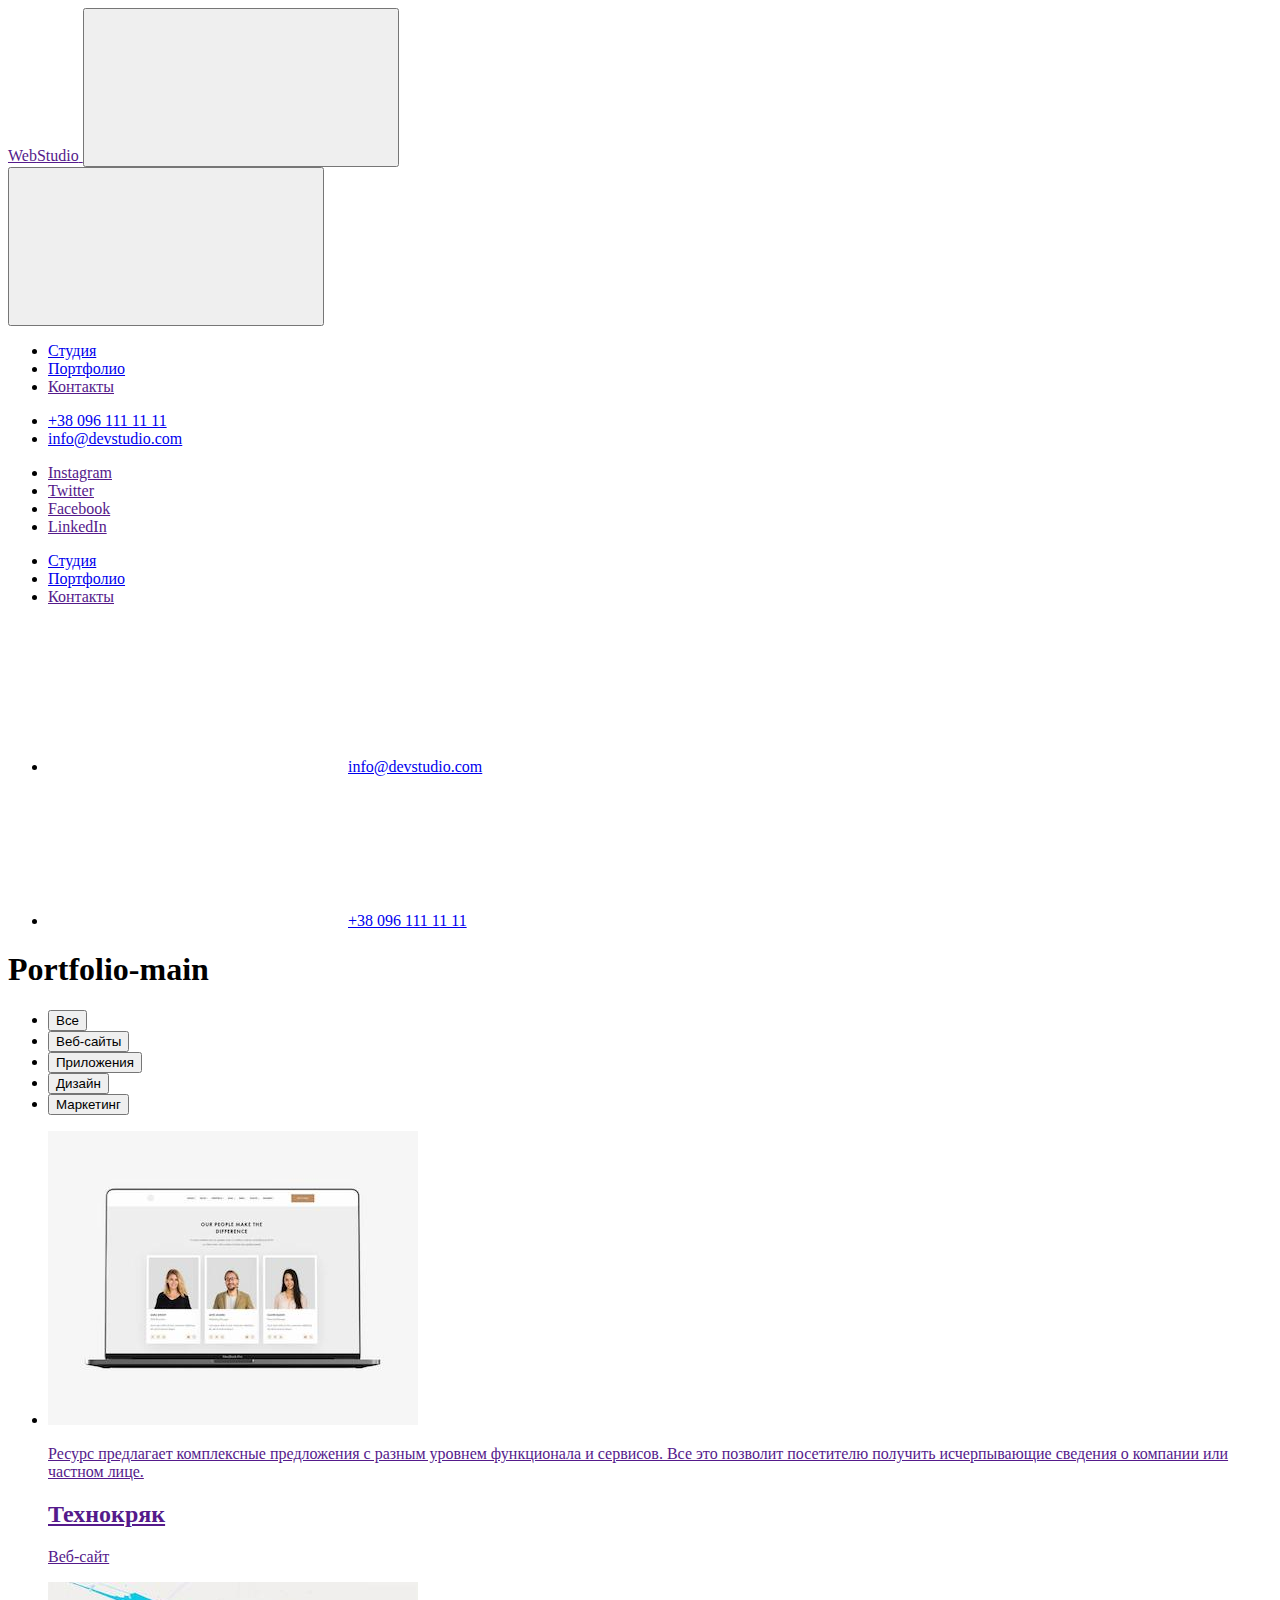
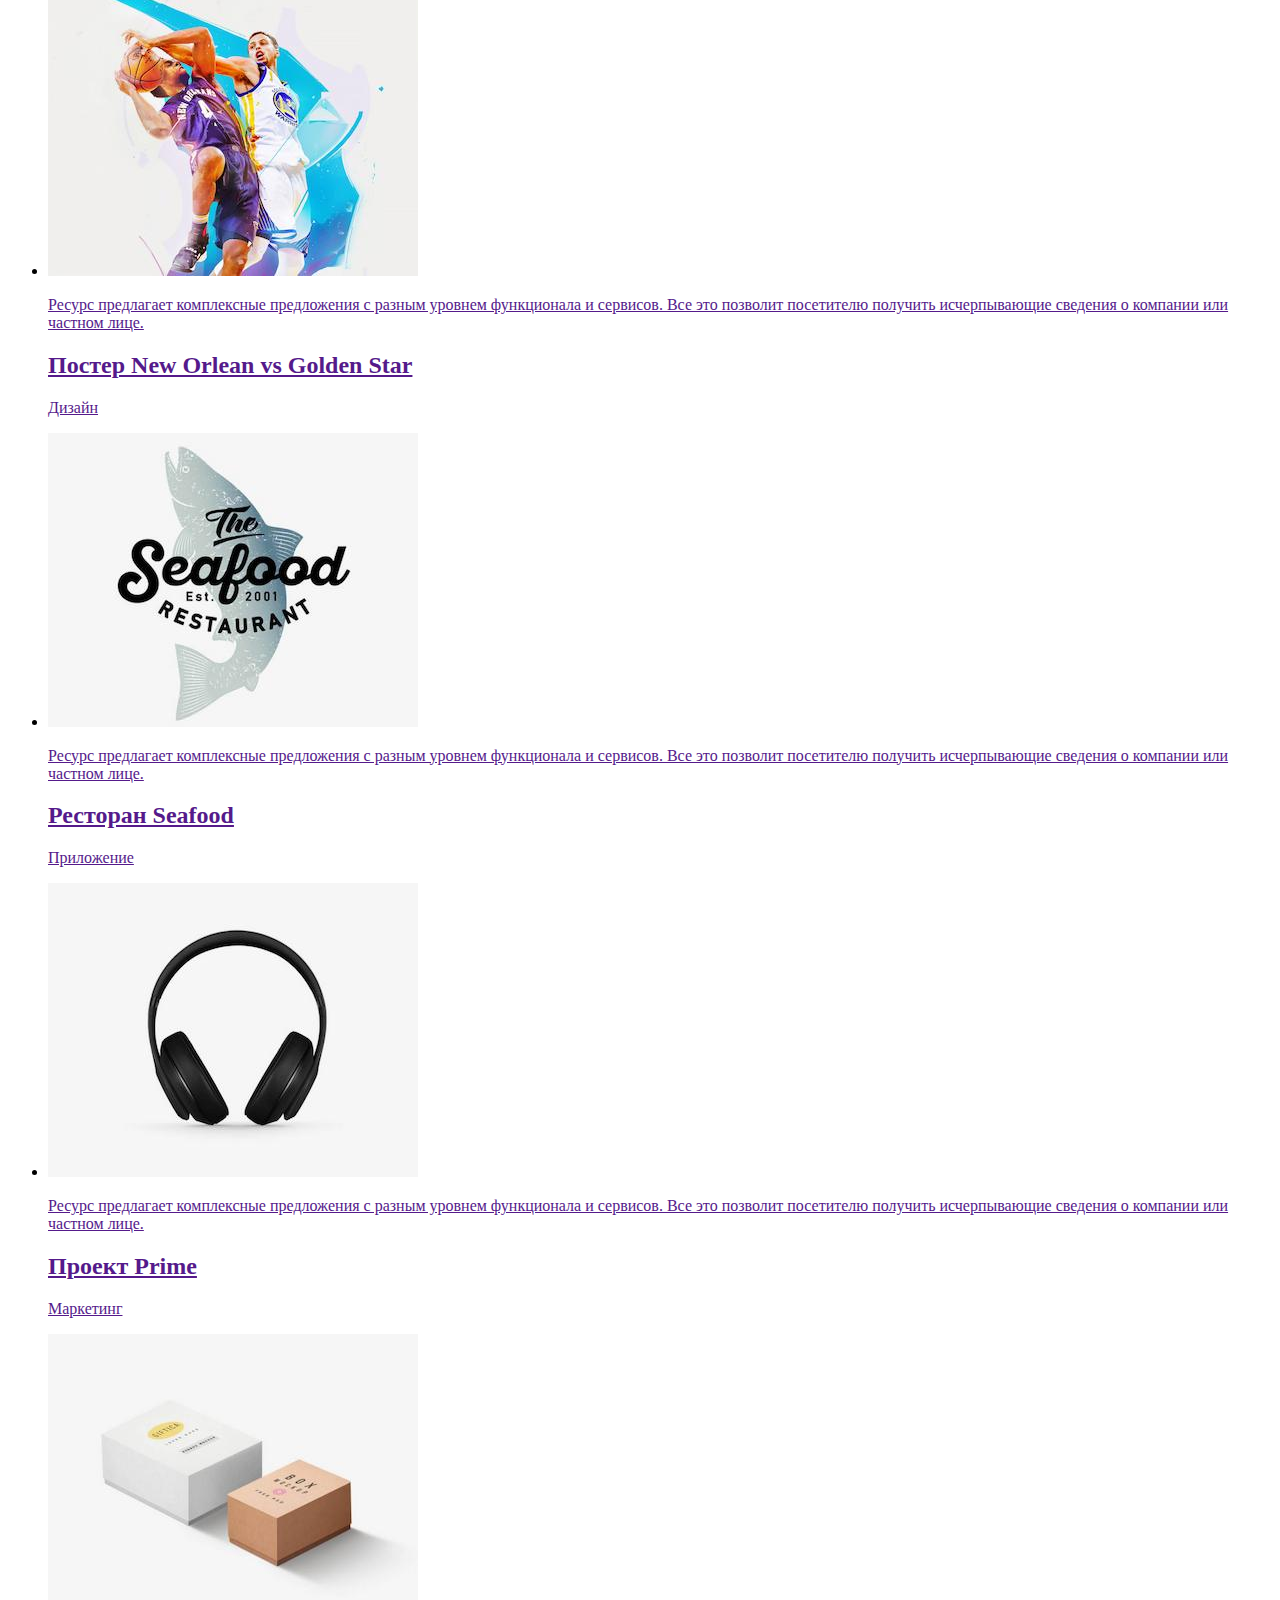
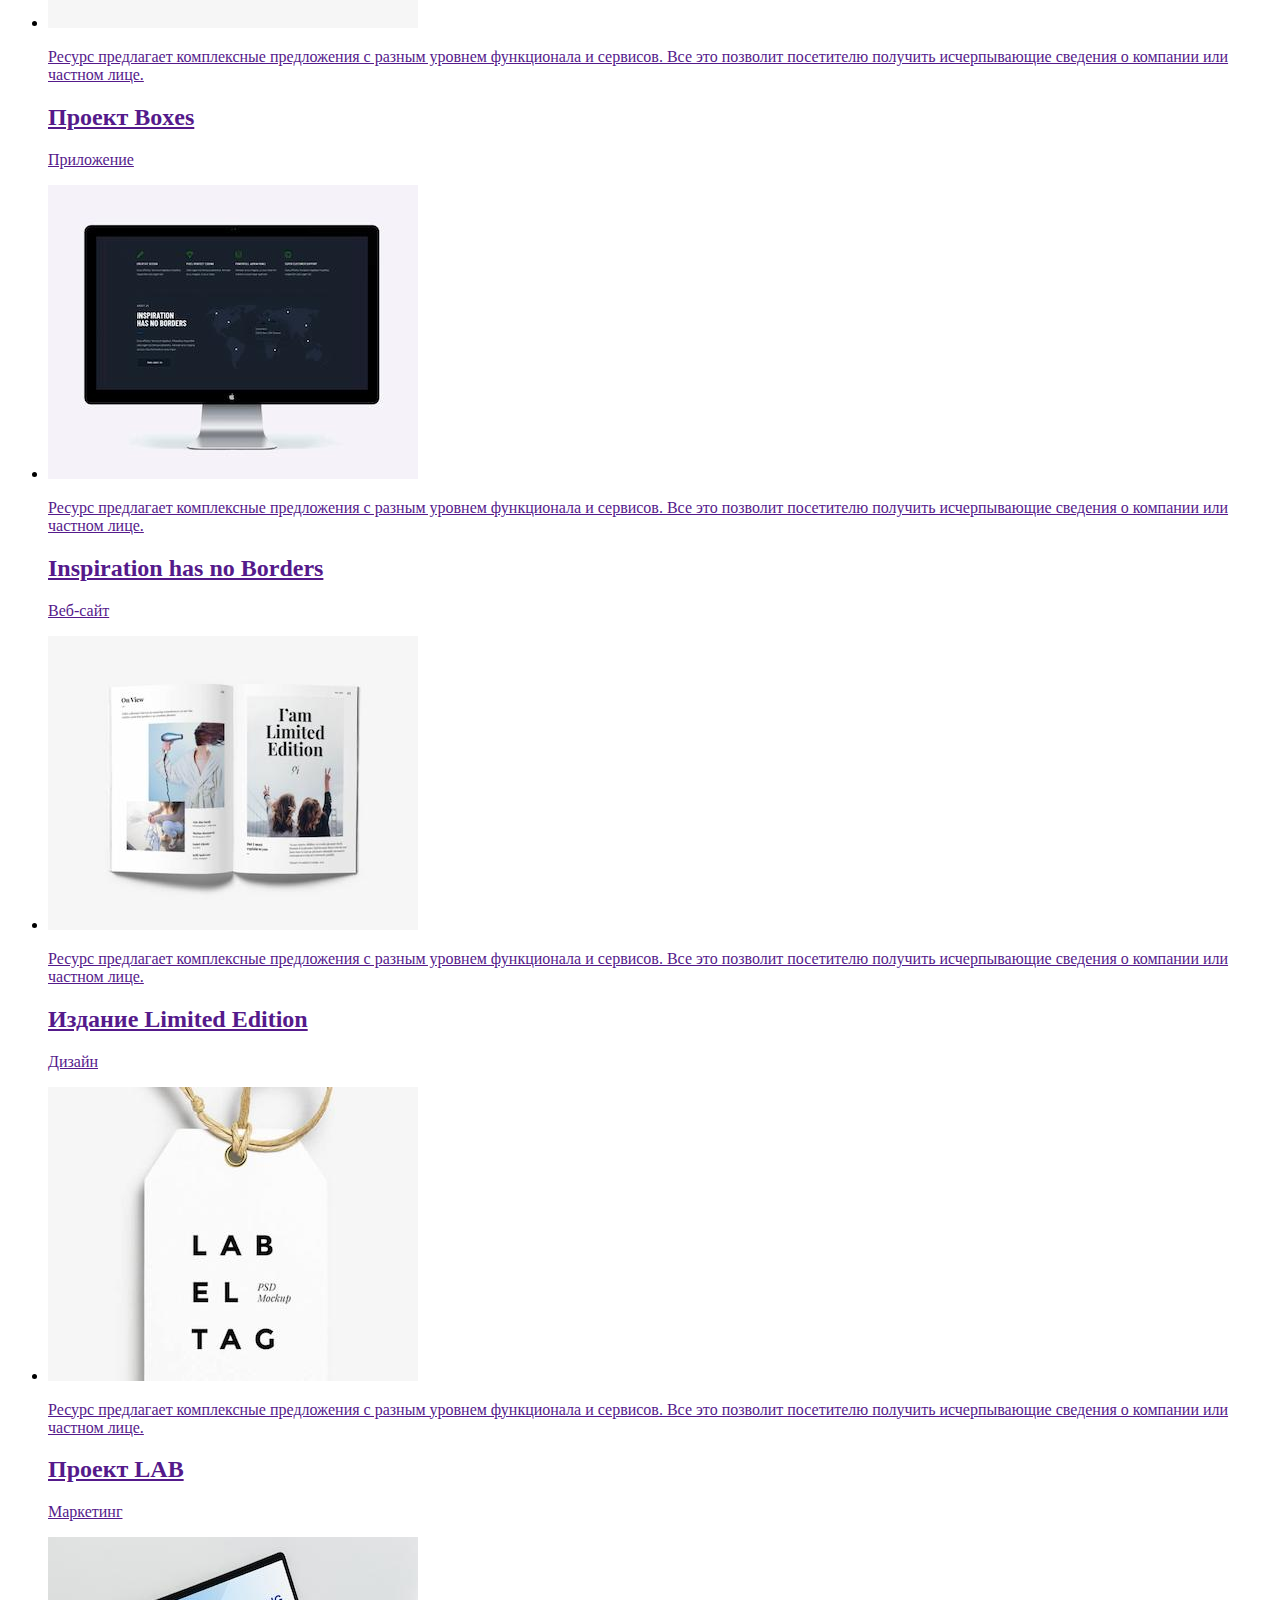
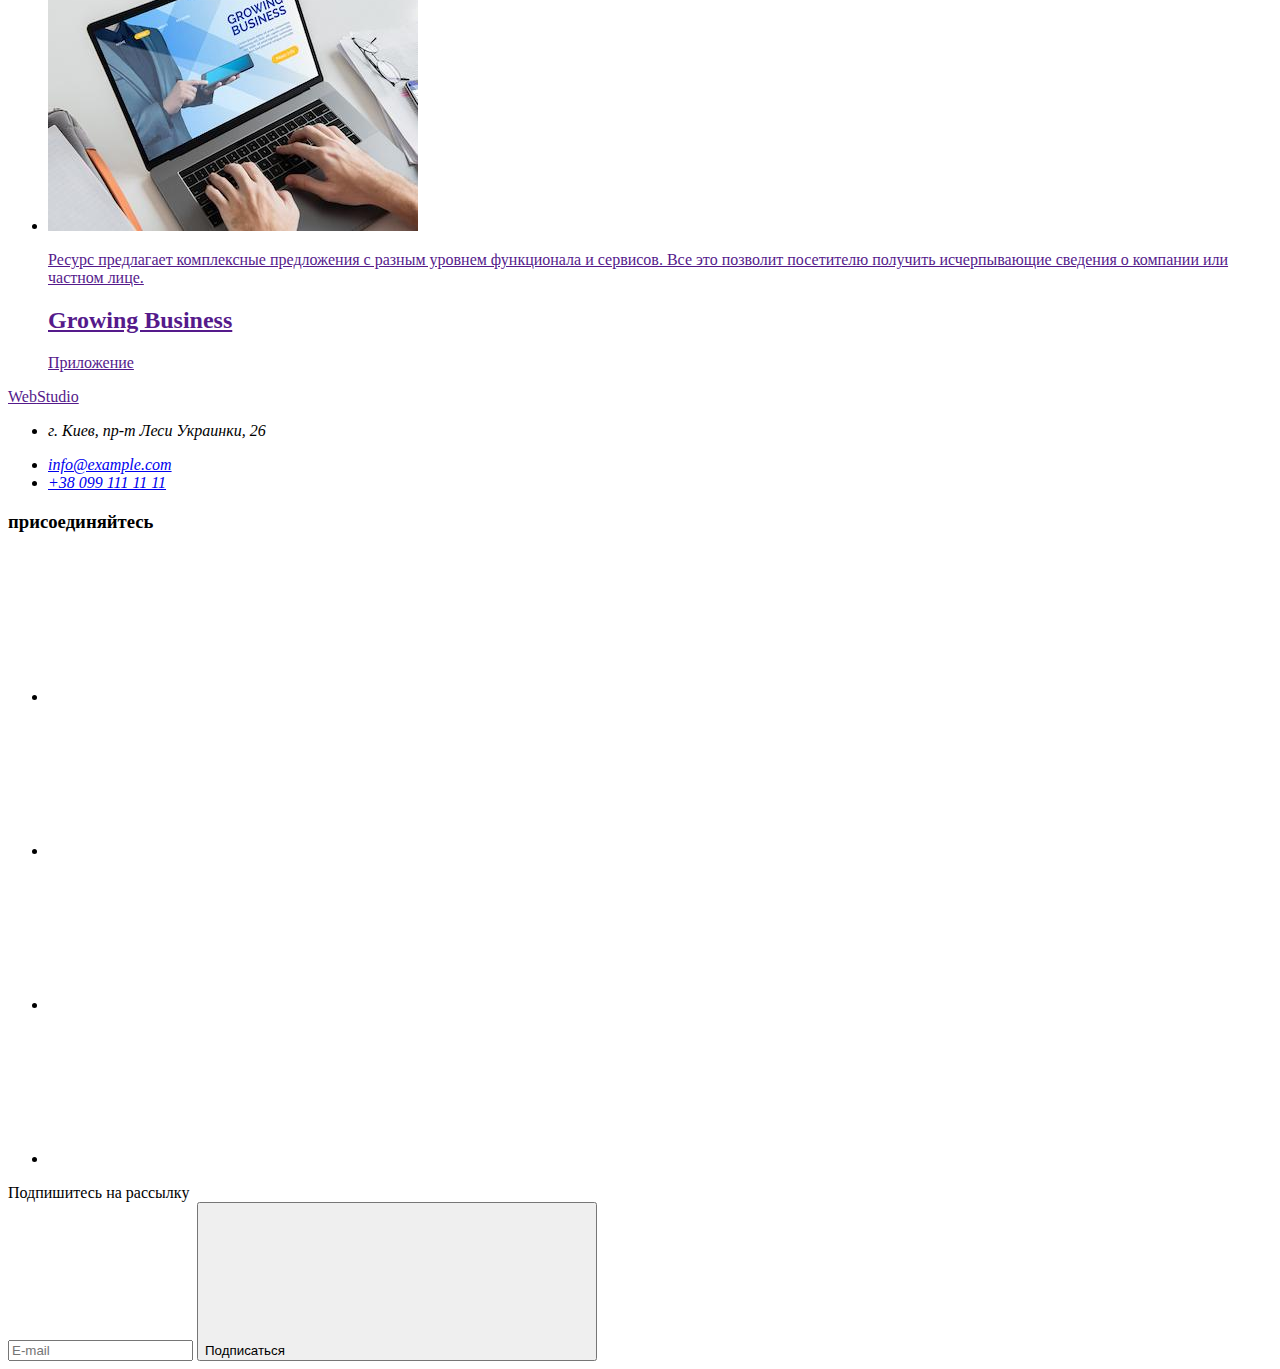
==== portfolio.html @ 0673e796 "add" ====
<!DOCTYPE html>
<html lang="ru">
<head>
    <meta charset="UTF-8">
    <meta http-equiv="X-UA-Compatible" content="IE=edge">
    <meta name="viewport" content="width=device-width, initial-scale=1.0">
    <link rel="preconnect" href="https://fonts.googleapis.com">
    <link rel="preconnect" href="https://fonts.gstatic.com" crossorigin>
    <link href="https://fonts.googleapis.com/css2?family=Raleway:wght@700&family=Roboto:wght@400;500;700;900&display=swap" rel="stylesheet">
    <!-- <link rel="stylesheet" href="css/style.css"> -->
    <link rel="stylesheet" href="css/modern-normalize.css">
    <link rel="stylesheet" href="css/main.min.css">
    <title>Portfolio</title>
</head>
<body>
    <header class="header">
        <div class="container header__container">
            <a href="" class="logo header__logo">Web<span class="logo logo--dark">Studio</span>
            </a>
            <button class="js-open-menu" type="button" aria-controls="js-menu-container" aria-expanded="false">
                <svg class="mob-menu__icon">
                    <use href="./images/icons.svg#icon-mob-menu-open"></use>
                </svg>
            </button>
            <div class="js-menu-container" id="js-menu-container">
                <button class="js-close-menu" type="button">
                    <svg class="mob-menu__icon">
                        <use href="./images/icons.svg#icon-mob-menu-close"></use>
                    </svg>
                </button>
                <nav class="mob-navigation">
                    <ul class="mob-navigation-list">
                        <li class="mob-navigation-list__item">
                            <a href="index.html"
                                class="mob-navigation-list__link mob-navigation-list__link--active">Студия</a>
                        </li>
                        <li class="mob-navigation-list__item">
                            <a href="portfolio.html" class="mob-navigation-list__link">Портфолио</a>
                        </li>
                        <li class="mob-navigation-list__item">
                            <a href="" class="mob-navigation-list__link">Контакты</a>
                        </li>
                    </ul>
                </nav>
                <ul class="mob-contacts">
                    <li class="mob-contacts__item">
                        <a href="tel:+380961111111" class="mob-contacts__link mob-contacts__link--tel">+38 096 111 11 11</a>
                    </li>
                    <li class="mob-contacts__item">
                        <a href="mailto:info@devstudio.com"
                            class="mob-contacts__link mob-contacts__link--mail">info@devstudio.com</a>
                    </li>
                </ul>
                <ul class="mob-list">
                    <li class="mob-list__item">
                        <a href="" class="mob-list__link">Instagram</a>
                    </li>
                    <li class="mob-list__item">
                        <a href="" class="mob-list__link">Twitter</a>
                    </li>
                    <li class="mob-list__item">
                        <a href="" class="mob-list__link">Facebook</a>
                    </li>
                    <li class="mob-list__item">
                        <a href="" class="mob-list__link">LinkedIn</a>
                    </li>
                </ul>
            </div>
            <nav class="navigation">
                <ul class="navigation-list">
                    <li class="navigation-list__item">
                        <a href="index.html" class="navigation-list__link">Студия</a>
                    </li>
                    <li class="navigation-list__item">
                        <a href="portfolio.html" class="navigation-list__link navigation-list__link--active">Портфолио</a>
                    </li>
                    <li class="navigation-list__item">
                        <a href="" class="navigation-list__link">Контакты</a>
                    </li>
                </ul>
            </nav>
            <ul class="contacts">
                <li class="contacts__item">
                    <a href="mailto:info@devstudio.com" class="contacts__link"><svg class="contacts__mail-icon">
                            <use href="./images/icons.svg#icon-envelope"></use>
                        </svg>info@devstudio.com</a>
                </li>
                <li class="contacts__item">
                    <a href="tel:+380961111111" class="contacts__link"><svg class="contacts__tel-icon">
                            <use href="./images/icons.svg#icon-smartphone"></use>
                        </svg>+38 096 111 11 11</a>
                </li>
            </ul>
        </div>
    </header>
    <main class="section">
        <div class="container">
            <h1 class="visually-hidden">Portfolio-main</h1>
                <ul class="btn-list">
                    <li class="btn-list__item">
                        <button type="button" class="btn-list__btn btn-list__btn--active">Все</button>
                    </li>
                    <li class="btn-list__item">
                        <button type="button" class="btn-list__btn">Веб-сайты</button>
                    </li>
                    <li class="btn-list__item">
                        <button type="button" class="btn-list__btn">Приложения</button>
                    </li>
                    <li class="btn-list__item">
                        <button type="button" class="btn-list__btn">Дизайн</button>
                    </li>
                    <li class="btn-list__item">
                        <button type="button" class="btn-list__btn">Маркетинг</button>
                    </li>
                </ul>
                <ul class="portfolio-list">
                    <li class="portfolio-list__item">
                        <a href="" class="portfolio-list__link">
                            <div class="portfolio-list__overlay">
                                <picture>
                                    <source srcset="./images2/1.jpg 1x, ./images2/1-2x-min.jpg 2x" media="(min-width: 1200px)" />
                                    <source srcset="./images2/1-tablet-min.jpg 1x, ./images2/1-tablet-2x-min.jpg 2x" media="(min-width: 768px)" />
                                    <source srcset="./images2/1-mob-min.jpg 1x, ./images2/1-mob-2x-min.jpg 2x" media="(min-width: 480px)" />
                                    <img src="./images2/1.jpg" alt="Технокряк" />
                                </picture>
                                <p class="portfolio-list__overlay-text">Ресурс предлагает комплексные предложения с разным уровнем функционала и сервисов. Все это позволит посетителю получить исчерпывающие сведения о компании или частном лице.</p> 
                            </div>
                            <div class="portfolio-list__text-div">
                                <h2 class="portfolio-list__head">Технокряк</h2>
                                <p class="portfolio-list__text">Веб-сайт</p>
                            </div>
                        </a>
                    </li>
                    <li class="portfolio-list__item">
                        <a href="" class="portfolio-list__link">
                            <div class="portfolio-list__overlay">
                                <picture>
                                    <source srcset="./images2/2.jpg 1x, ./images2/2-2x-min.jpg 2x" media="(min-width: 1200px)" />
                                    <source srcset="./images2/2-tablet-min.jpg 1x, ./images2/2-tablet-2x-min.jpg 2x" media="(min-width: 768px)" />
                                    <source srcset="./images2/2-mob-min.jpg 1x, ./images2/2-mob-2x-min.jpg 2x" media="(min-width: 480px)" />
                                    <img src="./images2/2.jpg" alt="Постер" />
                                </picture>
                                <p class="portfolio-list__overlay-text">Ресурс предлагает комплексные предложения с разным уровнем функционала и сервисов. Все это позволит посетителю получить исчерпывающие сведения о компании или частном лице.</p> 
                            </div>                            
                            <div class="portfolio-list__text-div"><h2 class="portfolio-list__head">Постер New Orlean vs Golden Star</h2>
                            <p class="portfolio-list__text">Дизайн</p></div>
                        </a>
                    </li>
                    <li class="portfolio-list__item">
                        <a href="" class="portfolio-list__link">
                            <div class="portfolio-list__overlay">
                                <picture>
                                    <source srcset="./images2/3.jpg 1x, ./images2/3-2x-min.jpg 2x" media="(min-width: 1200px)" />
                                    <source srcset="./images2/3-tablet-min.jpg 1x, ./images2/3-tablet-2x-min.jpg 2x" media="(min-width: 768px)" />
                                    <source srcset="./images2/3-mob-min.jpg 1x, ./images2/3-mob-2x-min.jpg 2x" media="(min-width: 480px)" />
                                    <img src="./images2/3.jpg" alt="Ресторан" />
                                </picture>
                                <p class="portfolio-list__overlay-text">Ресурс предлагает комплексные предложения с разным уровнем функционала и сервисов. Все это позволит посетителю получить исчерпывающие сведения о компании или частном лице.</p> 
                            </div>                            
                            <div class="portfolio-list__text-div"><h2 class="portfolio-list__head">Ресторан Seafood</h2>
                            <p class="portfolio-list__text">Приложение</p></div>
                        </a>
                    </li>
                    <li class="portfolio-list__item">
                        <a href="" class="portfolio-list__link">
                            <div class="portfolio-list__overlay">
                                <picture>
                                    <source srcset="./images2/4.jpg 1x, ./images2/4-2x-min.jpg 2x" media="(min-width: 1200px)" />
                                    <source srcset="./images2/4-tablet-min.jpg 1x, ./images2/4-tablet-2x-min.jpg 2x" media="(min-width: 768px)" />
                                    <source srcset="./images2/4-mob-min.jpg 1x, ./images2/4-mob-2x-min.jpg 2x" media="(min-width: 480px)" />
                                    <img src="./images2/4.jpg" alt="Проект" />
                                </picture>
                                <p class="portfolio-list__overlay-text">Ресурс предлагает комплексные предложения с разным уровнем функционала и сервисов. Все это позволит посетителю получить исчерпывающие сведения о компании или частном лице.</p> 
                            </div>                            
                            <div class="portfolio-list__text-div"><h2 class="portfolio-list__head">Проект Prime</h2>
                            <p class="portfolio-list__text">Маркетинг</p></div>
                        </a>
                    </li>
                    <li class="portfolio-list__item">
                        <a href="" class="portfolio-list__link">
                            <div class="portfolio-list__overlay">
                                <picture>
                                    <source srcset="./images2/5.jpg 1x, ./images2/5-2x-min.jpg 2x" media="(min-width: 1200px)" />
                                    <source srcset="./images2/5-tablet-min.jpg 1x, ./images2/5-tablet-2x-min.jpg 2x" media="(min-width: 768px)" />
                                    <source srcset="./images2/5-mob-min.jpg 1x, ./images2/5-mob-2x-min.jpg 2x" media="(min-width: 480px)" />
                                    <img src="./images2/5.jpg" alt="Проект" />
                                </picture>
                                <p class="portfolio-list__overlay-text">Ресурс предлагает комплексные предложения с разным уровнем функционала и сервисов. Все это позволит посетителю получить исчерпывающие сведения о компании или частном лице.</p> 
                            </div>                            
                            <div class="portfolio-list__text-div"><h2 class="portfolio-list__head">Проект Boxes</h2>
                            <p class="portfolio-list__text">Приложение</p></div>
                        </a>
                    </li>
                    <li class="portfolio-list__item">
                        <a href="" class="portfolio-list__link">
                            <div class="portfolio-list__overlay">
                                <picture>
                                    <source srcset="./images2/6.jpg 1x, ./images2/6-2x-min.jpg 2x" media="(min-width: 1200px)" />
                                    <source srcset="./images2/6-tablet-min.jpg 1x, ./images2/6-tablet-2x-min.jpg 2x" media="(min-width: 768px)" />
                                    <source srcset="./images2/6-mob-min.jpg 1x, ./images2/6-mob-2x-min.jpg 2x" media="(min-width: 480px)" />
                                    <img src="./images2/6.jpg" alt="Вдохновение" />
                                </picture>
                                <p class="portfolio-list__overlay-text">Ресурс предлагает комплексные предложения с разным уровнем функционала и сервисов. Все это позволит посетителю получить исчерпывающие сведения о компании или частном лице.</p> 
                            </div>                            
                            <div class="portfolio-list__text-div"><h2 lang="en" class="portfolio-list__head">Inspiration has no Borders</h2>
                            <p class="portfolio-list__text">Веб-сайт</p></div>
                        </a>
                    </li>
                    <li class="portfolio-list__item">
                        <a href="" class="portfolio-list__link">
                            <div class="portfolio-list__overlay">
                                <picture>
                                    <source srcset="./images2/7.jpg 1x, ./images2/7-2x-min.jpg 2x" media="(min-width: 1200px)" />
                                    <source srcset="./images2/7-tablet-min.jpg 1x, ./images2/7-tablet-2x-min.jpg 2x" media="(min-width: 768px)" />
                                    <source srcset="./images2/7-mob-min.jpg 1x, ./images2/7-mob-2x-min.jpg 2x" media="(min-width: 480px)" />
                                    <img src="./images2/7.jpg" alt="Издание" />
                                </picture>
                                <p class="portfolio-list__overlay-text">Ресурс предлагает комплексные предложения с разным уровнем функционала и сервисов. Все это позволит посетителю получить исчерпывающие сведения о компании или частном лице.</p> 
                            </div>                            
                            <div class="portfolio-list__text-div"><h2 class="portfolio-list__head"> Издание Limited Edition</h2>
                            <p class="portfolio-list__text">Дизайн</p></div>
                        </a>
                    </li>
                    <li class="portfolio-list__item">
                        <a href="" class="portfolio-list__link">
                            <div class="portfolio-list__overlay">
                                <picture>
                                    <source srcset="./images2/8.jpg 1x, ./images2/8-2x-min.jpg 2x" media="(min-width: 1200px)" />
                                    <source srcset="./images2/8-tablet-min.jpg 1x, ./images2/8-tablet-2x-min.jpg 2x" media="(min-width: 768px)" />
                                    <source srcset="./images2/8-mob-min.jpg 1x, ./images2/8-mob-2x-min.jpg 2x" media="(min-width: 480px)" />
                                    <img src="./images2/8.jpg" alt="Проект" />
                                </picture>
                                <p class="portfolio-list__overlay-text">Ресурс предлагает комплексные предложения с разным уровнем функционала и сервисов. Все это позволит посетителю получить исчерпывающие сведения о компании или частном лице.</p> 
                            </div>                            
                            <div class="portfolio-list__text-div"><h2 class="portfolio-list__head">Проект LAB</h2>
                            <p class="portfolio-list__text">Маркетинг</p></div>
                        </a>
                    </li>
                    <li class="portfolio-list__item">
                        <a href="" class="portfolio-list__link">
                            <div class="portfolio-list__overlay">
                                <picture>
                                    <source srcset="./images2/9.jpg 1x, ./images2/9-2x-min.jpg 2x" media="(min-width: 1200px)" />
                                    <source srcset="./images2/9-tablet-min.jpg 1x, ./images2/9-tablet-2x-min.jpg 2x" media="(min-width: 768px)" />
                                    <source srcset="./images2/9-mob-min.jpg 1x, ./images2/9-mob-2x-min.jpg 2x" media="(min-width: 480px)" />
                                    <img src="./images2/9.jpg" alt="Бизнес" />
                                </picture>
                                <p class="portfolio-list__overlay-text">Ресурс предлагает комплексные предложения с разным уровнем функционала и сервисов. Все это позволит посетителю получить исчерпывающие сведения о компании или частном лице.</p> 
                            </div>
                            <div class="portfolio-list__text-div"><h2 lang="en" class="portfolio-list__head">Growing Business</h2>
                            <p class="portfolio-list__text">Приложение</p></div>
                        </a>
                    </li>
                </ul> 
        </div>      
    </main>
        <footer class="footer">
            <div class="container footer-container">
                <div class="adress-container">
                    <a href="" class="logo footer__logo">Web<span class="logo logo--light">Studio</span>
                    </a>
                    <address class="footer-adress">
                        <ul class="footer-adress-list">
                            <li class="footer-adress-list__item">
                                <p class="footer-adress-list__text">г. Киев, пр-т Леси Украинки, 26</p>
                            </li>
                            <li class="footer-adress-list__item">
                                <a href="mailto:info@example.com" class="footer-adress-list__link">info@example.com</a>
                            </li>
                            <li class="footer-adress-list__item">
                                <a href="tel:+380991111111" class="footer-adress-list__link">+38 099 111 11 11</a>
                            </li>
                        </ul>
                    </address>
                </div>
                <div class="footer-contacts">
                    <h3 class="footer-contacts__head">присоединяйтесь</h3>
                    <ul class="footer-contacts-list">
                        <li class="footer-contacts-list__item">
                            <a href=""><svg class="footer-contacts__icon">
                                    <use href="./images/icons.svg#icon-footerinstagram"></use>
                                </svg></a>
                        </li>
                        <li class="footer-contacts-list__item">
                            <a href=""><svg class="footer-contacts__icon">
                                    <use href="./images/icons.svg#icon-footertwitter"></use>
                                </svg></a>
                        </li>
                        <li class="footer-contacts-list__item">
                            <a href=""><svg class="footer-contacts__icon">
                                    <use href="./images/icons.svg#icon-footerfacebook"></use>
                                </svg></a>
                        </li>
                        <li class="footer-contacts-list__item">
                            <a href=""><svg class="footer-contacts__icon">
                                    <use href="./images/icons.svg#icon-footerlinkedin"></use>
                                </svg></a>
                        </li>
                    </ul>
                </div>
                <div class="phonetic-div">
                    <label for="text" class="phonetic__text">Подпишитесь на рассылку</label>
                    <form class="phonetic">
                        <input type="text" id="text" placeholder="E-mail" class="phonetic__input">
                        <button type="submit" class="phonetic__btn">Подписаться
                            <svg class="phonetic__icon">
                                <use href="./images/icons.svg#icon-telegram"></use>
                            </svg>
                        </button>
                    </form>
                </div>
            </div>
        </footer>
        <script src="./js/mobile.js"></script>
</body>
</html>
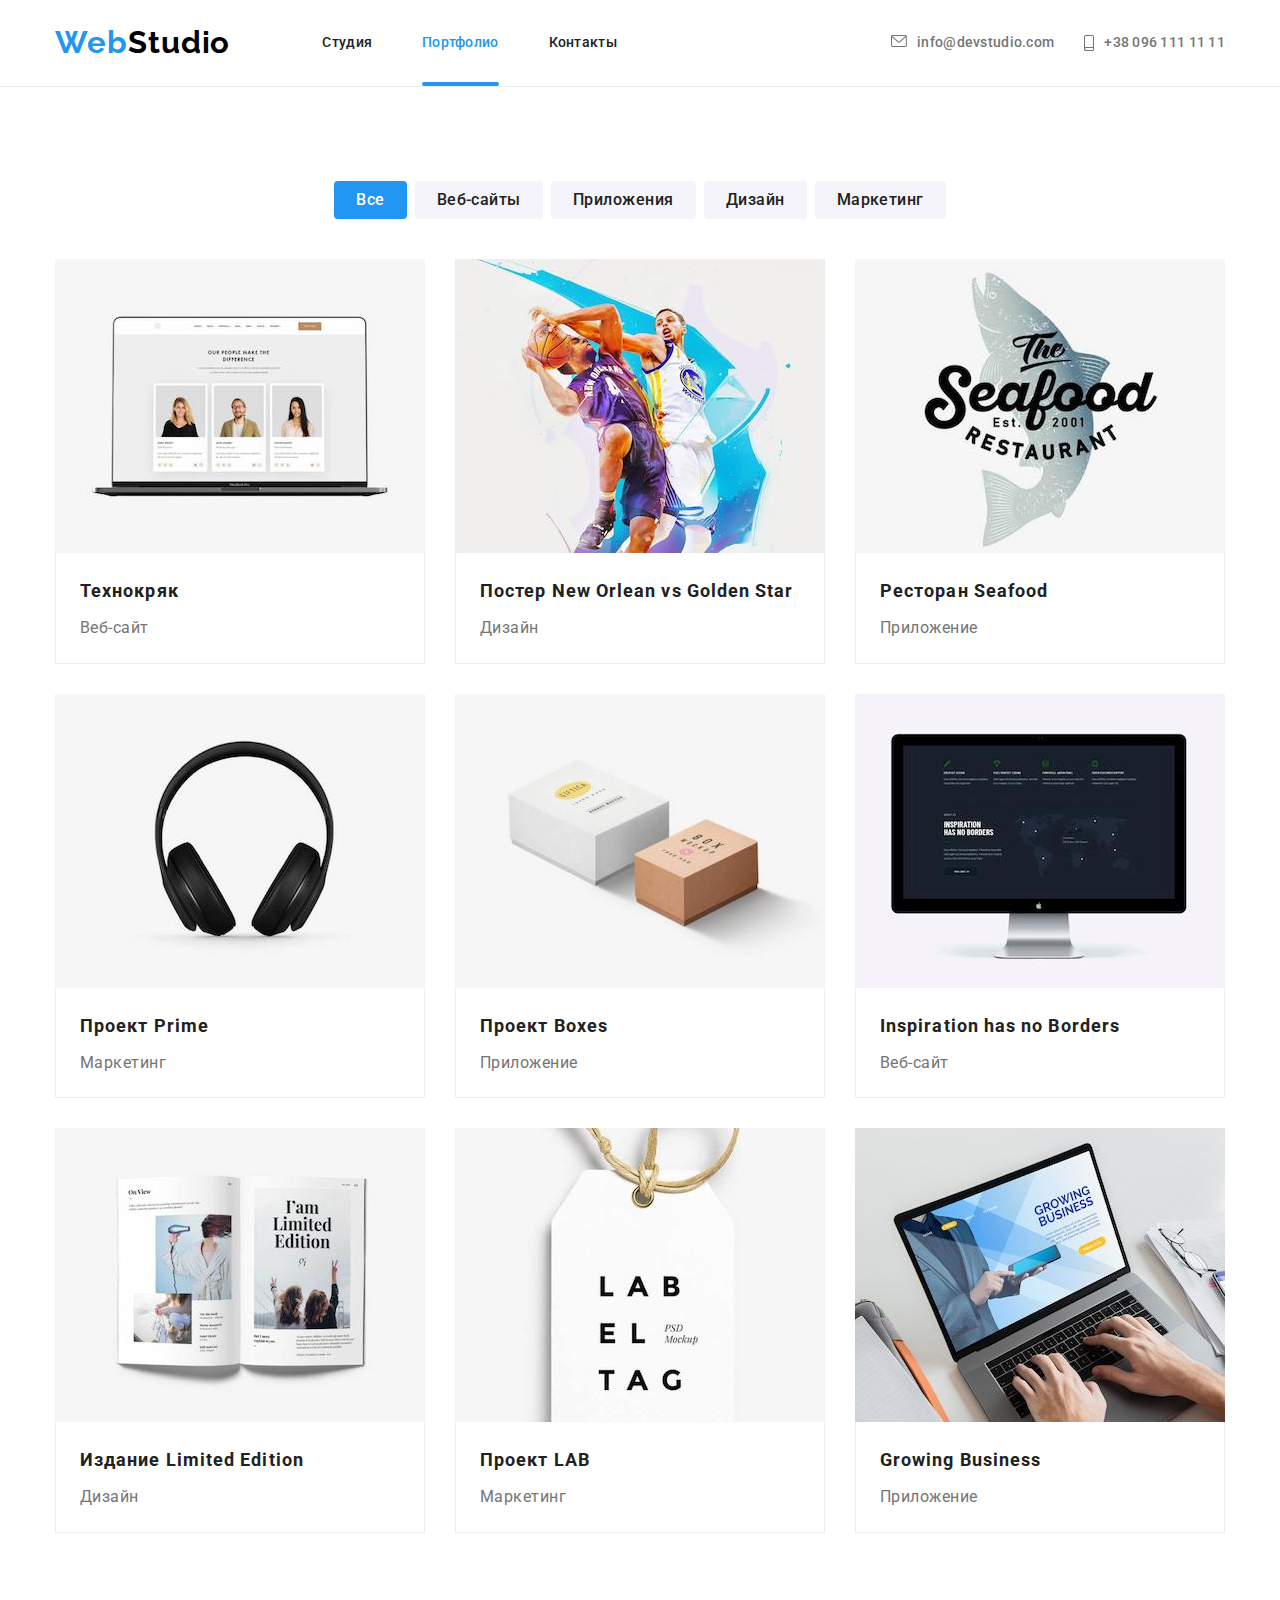
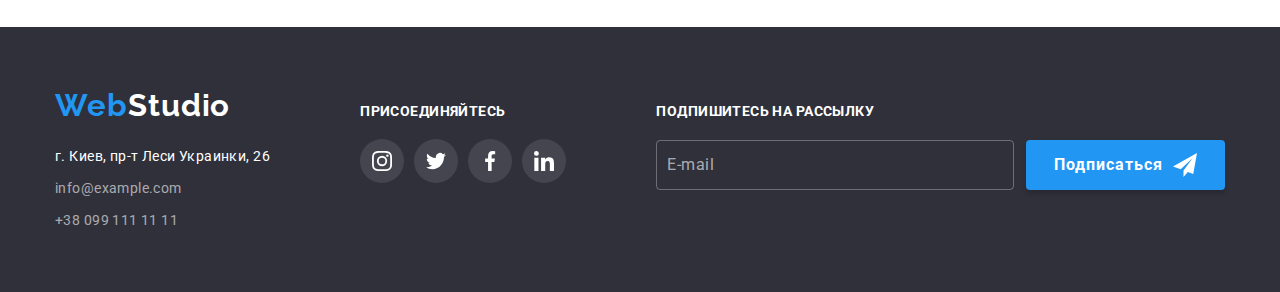
==== commit e420ab60: "add" ====
--- a/portfolio.html
+++ b/portfolio.html
@@ -1,5 +1,5 @@
 <!DOCTYPE html>
-<html lang="ru">
+<html lang="en">
 <head>
     <meta charset="UTF-8">
     <meta http-equiv="X-UA-Compatible" content="IE=edge">
@@ -7,310 +7,298 @@
     <link rel="preconnect" href="https://fonts.googleapis.com">
     <link rel="preconnect" href="https://fonts.gstatic.com" crossorigin>
     <link href="https://fonts.googleapis.com/css2?family=Raleway:wght@700&family=Roboto:wght@400;500;700;900&display=swap" rel="stylesheet">
-    <!-- <link rel="stylesheet" href="css/style.css"> -->
-    <link rel="stylesheet" href="css/modern-normalize.css">
+    <!-- <link rel="stylesheet" href="css/modern-normalize.css"> -->
     <link rel="stylesheet" href="css/main.min.css">
     <title>Portfolio</title>
 </head>
 <body>
     <header class="header">
-        <div class="container header__container">
-            <a href="" class="logo header__logo">Web<span class="logo logo--dark">Studio</span>
-            </a>
-            <button class="js-open-menu" type="button" aria-controls="js-menu-container" aria-expanded="false">
-                <svg class="mob-menu__icon">
-                    <use href="./images/icons.svg#icon-mob-menu-open"></use>
+        <div class="header__container container">
+            <a href="" class="logo header__logo">Web<span class="logo--dark">Studio</span></a>
+            <nav class="header_nav">
+                <ul class="site-navigation">
+                    <li class="site-navigation__item"><a href="index.html"
+                            class="site-navigation__link ">Студия</a></li>
+                    <li class="site-navigation__item"><a href="portfolio.html" class="site-navigation__link site-navigation__link--active">Портфолио</a>
+                    </li>
+                    <li class="site-navigation__item"><a href="" class="site-navigation__link">Контакты</a></li>
+                </ul>
+            </nav>
+            <ul class="header-contacts">
+                <li class="header-contacts__item"><a href="info@devstudio.com" class="header-contacts__link">
+                        <svg class="header-contacts__icon header-contacts__icon--mail">
+                            <use href="./images/icons.svg#icon-envelope"></use>
+                        </svg>
+                        info@devstudio.com</a></li>
+                <li class="header-contacts__item"><a href="+380961111111" class="header-contacts__link">
+                        <svg class="header-contacts__icon header-contacts__icon--phone">
+                            <use href="./images/icons.svg#icon-smartphone"></use>
+                        </svg>
+                        +38 096 111 11 11</a></li>
+            </ul>
+            <button type="button" class="mobile-menu__btn js-open-menu" aria-expanded="false">
+                <svg class="mobile-menu__icon">
+                    <use href="./images/icons.svg#icon-menu"></use>
                 </svg>
             </button>
-            <div class="js-menu-container" id="js-menu-container">
-                <button class="js-close-menu" type="button">
-                    <svg class="mob-menu__icon">
-                        <use href="./images/icons.svg#icon-mob-menu-close"></use>
+            <div class="js-menu-container is-open">
+                <button type="button" class="mobile-menu__btn js-close-menu">
+                    <svg class="mobile-menu__icon">
+                        <use href="./images/icons.svg#icon-close_header"></use>
                     </svg>
                 </button>
-                <nav class="mob-navigation">
-                    <ul class="mob-navigation-list">
-                        <li class="mob-navigation-list__item">
-                            <a href="index.html"
-                                class="mob-navigation-list__link mob-navigation-list__link--active">Студия</a>
+                <nav class="mob_nav">
+                    <ul class="mob-navigation">
+                        <li class="mob-navigation__item"><a href="index.html"
+                                class="mob-navigation__link ">Студия</a></li>
+                        <li class="mob-navigation__item"><a href="portfolio.html" class="mob-navigation__link mob-navigation__link--active">Портфолио</a>
                         </li>
-                        <li class="mob-navigation-list__item">
-                            <a href="portfolio.html" class="mob-navigation-list__link">Портфолио</a>
-                        </li>
-                        <li class="mob-navigation-list__item">
-                            <a href="" class="mob-navigation-list__link">Контакты</a>
-                        </li>
+                        <li class="mob-navigation__item"><a href="" class="mob-navigation__link">Контакты</a></li>
                     </ul>
                 </nav>
                 <ul class="mob-contacts">
-                    <li class="mob-contacts__item">
-                        <a href="tel:+380961111111" class="mob-contacts__link mob-contacts__link--tel">+38 096 111 11 11</a>
-                    </li>
-                    <li class="mob-contacts__item">
-                        <a href="mailto:info@devstudio.com"
-                            class="mob-contacts__link mob-contacts__link--mail">info@devstudio.com</a>
-                    </li>
-                </ul>
-                <ul class="mob-list">
-                    <li class="mob-list__item">
-                        <a href="" class="mob-list__link">Instagram</a>
-                    </li>
-                    <li class="mob-list__item">
-                        <a href="" class="mob-list__link">Twitter</a>
-                    </li>
-                    <li class="mob-list__item">
-                        <a href="" class="mob-list__link">Facebook</a>
-                    </li>
-                    <li class="mob-list__item">
-                        <a href="" class="mob-list__link">LinkedIn</a>
-                    </li>
+                    <li class="mob-contacts__item"><a href="maiilto:info@devstudio.com"
+                            class="mob-contacts__link">info@devstudio.com</a></li>
+                    <li class="mob-contacts__item"><a href="tel:+380961111111" class="mob-contacts__link">+38 096 111 11
+                            11</a></li>
+                </ul>
+                <ul class="mobile-contact__list">
+                    <li class="mobile-contact__item"><a href="" class="mobile-contact__link">Instagram</a></li>
+                    <li class="mobile-contact__item"><a href="" class="mobile-contact__link">Twitter</a></li>
+                    <li class="mobile-contact__item"><a href="" class="mobile-contact__link">Facebook</a></li>
+                    <li class="mobile-contact__item"><a href="" class="mobile-contact__link">LinkedIn</a></li>
                 </ul>
             </div>
-            <nav class="navigation">
-                <ul class="navigation-list">
-                    <li class="navigation-list__item">
-                        <a href="index.html" class="navigation-list__link">Студия</a>
-                    </li>
-                    <li class="navigation-list__item">
-                        <a href="portfolio.html" class="navigation-list__link navigation-list__link--active">Портфолио</a>
-                    </li>
-                    <li class="navigation-list__item">
-                        <a href="" class="navigation-list__link">Контакты</a>
-                    </li>
-                </ul>
-            </nav>
-            <ul class="contacts">
-                <li class="contacts__item">
-                    <a href="mailto:info@devstudio.com" class="contacts__link"><svg class="contacts__mail-icon">
-                            <use href="./images/icons.svg#icon-envelope"></use>
-                        </svg>info@devstudio.com</a>
-                </li>
-                <li class="contacts__item">
-                    <a href="tel:+380961111111" class="contacts__link"><svg class="contacts__tel-icon">
-                            <use href="./images/icons.svg#icon-smartphone"></use>
-                        </svg>+38 096 111 11 11</a>
-                </li>
-            </ul>
         </div>
     </header>
     <main class="section">
         <div class="container">
             <h1 class="visually-hidden">Portfolio-main</h1>
-                <ul class="btn-list">
-                    <li class="btn-list__item">
-                        <button type="button" class="btn-list__btn btn-list__btn--active">Все</button>
-                    </li>
-                    <li class="btn-list__item">
-                        <button type="button" class="btn-list__btn">Веб-сайты</button>
-                    </li>
-                    <li class="btn-list__item">
-                        <button type="button" class="btn-list__btn">Приложения</button>
-                    </li>
-                    <li class="btn-list__item">
-                        <button type="button" class="btn-list__btn">Дизайн</button>
-                    </li>
-                    <li class="btn-list__item">
-                        <button type="button" class="btn-list__btn">Маркетинг</button>
-                    </li>
-                </ul>
-                <ul class="portfolio-list">
-                    <li class="portfolio-list__item">
-                        <a href="" class="portfolio-list__link">
-                            <div class="portfolio-list__overlay">
-                                <picture>
-                                    <source srcset="./images2/1.jpg 1x, ./images2/1-2x-min.jpg 2x" media="(min-width: 1200px)" />
-                                    <source srcset="./images2/1-tablet-min.jpg 1x, ./images2/1-tablet-2x-min.jpg 2x" media="(min-width: 768px)" />
+                <ul class="portfolio-buttons">
+                    <li class="portfolio-buttons__item"><button type="button" class="portfolio-buttons__btn portfolio-buttons__btn--active">Все</button></li>
+                    <li class="portfolio-buttons__item"><button type="button" class="portfolio-buttons__btn">Веб-сайты</button></li>
+                    <li class="portfolio-buttons__item"><button type="button" class="portfolio-buttons__btn">Приложения</button></li>
+                    <li class="portfolio-buttons__item"><button type="button" class="portfolio-buttons__btn">Дизайн</button></li>
+                    <li class="portfolio-buttons__item"><button type="button" class="portfolio-buttons__btn">Маркетинг</button></li>
+                </ul>
+                <ul class="portfolio-menu">
+                    <li class="portfolio-menu__item">
+                        <a href="" class="portfolio-menu__link">
+                            <div class="portfolio-menu__overlay">
+                                <picture class="portfolio-menu__img">
+                                    <source srcset="./images2/1.jpg 1x, ./images2/1-2x-min.jpg 2x" media="(min-width: 1200px)"/>
+                                    <source srcset="./images2/1-tablet-min.jpg 1x, ./images2/1-tablet-2x-min.jpg 2x"
+                                        media="(min-width: 768px)" />                                    
+                                    <source srcset="./images2/1-mob-min.jpg 1x, ./images2/1-mob-2x-min.jpg 2x"
+                                        media="(min-width: 480px)" />
+                                    <img src="./images2/1.jpg" alt="Технокряк" />
+                                </picture>
+                                <p class="portfolio-menu__overlay-text">Ресурс предлагает комплексные предложения с разным уровнем функционала и сервисов. Все это позволит посетителю получить исчерпывающие сведения о компании или частном лице.</p> 
+                            </div>
+                            <div class="portfolio-menu__text-div">                               
+                                <h2 class="portfolio-menu__top-text">Технокряк</h2>
+                                <p class="portfolio-menu__text">Веб-сайт</p>
+                            </div>
+                        </a>
+                    </li>
+                    <li class="portfolio-menu__item">
+                        <a href="" class="portfolio-menu__link">
+                            <div class="portfolio-menu__overlay">
+                                <picture class="portfolio-menu__img">
+                                    <source srcset="./images2/2.jpg 1x, ./images2/2-2x-min.jpg 2x" media="(min-width: 1200px)" />
+                                    <source srcset="./images2/2-tablet-min.jpg 1x, ./images2/1-tablet-2x-min.jpg 2x" media="(min-width: 768px)" />
                                     <source srcset="./images2/1-mob-min.jpg 1x, ./images2/1-mob-2x-min.jpg 2x" media="(min-width: 480px)" />
                                     <img src="./images2/1.jpg" alt="Технокряк" />
                                 </picture>
-                                <p class="portfolio-list__overlay-text">Ресурс предлагает комплексные предложения с разным уровнем функционала и сервисов. Все это позволит посетителю получить исчерпывающие сведения о компании или частном лице.</p> 
-                            </div>
-                            <div class="portfolio-list__text-div">
-                                <h2 class="portfolio-list__head">Технокряк</h2>
-                                <p class="portfolio-list__text">Веб-сайт</p>
-                            </div>
-                        </a>
-                    </li>
-                    <li class="portfolio-list__item">
-                        <a href="" class="portfolio-list__link">
-                            <div class="portfolio-list__overlay">
-                                <picture>
-                                    <source srcset="./images2/2.jpg 1x, ./images2/2-2x-min.jpg 2x" media="(min-width: 1200px)" />
-                                    <source srcset="./images2/2-tablet-min.jpg 1x, ./images2/2-tablet-2x-min.jpg 2x" media="(min-width: 768px)" />
-                                    <source srcset="./images2/2-mob-min.jpg 1x, ./images2/2-mob-2x-min.jpg 2x" media="(min-width: 480px)" />
-                                    <img src="./images2/2.jpg" alt="Постер" />
-                                </picture>
-                                <p class="portfolio-list__overlay-text">Ресурс предлагает комплексные предложения с разным уровнем функционала и сервисов. Все это позволит посетителю получить исчерпывающие сведения о компании или частном лице.</p> 
-                            </div>                            
-                            <div class="portfolio-list__text-div"><h2 class="portfolio-list__head">Постер New Orlean vs Golden Star</h2>
-                            <p class="portfolio-list__text">Дизайн</p></div>
-                        </a>
-                    </li>
-                    <li class="portfolio-list__item">
-                        <a href="" class="portfolio-list__link">
-                            <div class="portfolio-list__overlay">
-                                <picture>
-                                    <source srcset="./images2/3.jpg 1x, ./images2/3-2x-min.jpg 2x" media="(min-width: 1200px)" />
+                                <p class="portfolio-menu__overlay-text">Ресурс предлагает комплексные предложения с разным уровнем функционала и сервисов. Все это позволит посетителю получить исчерпывающие сведения о компании или частном лице.</p> 
+                            </div>                            
+                            <div class="portfolio-menu__text-div">
+                                <h2 class="portfolio-menu__top-text">Постер New Orlean vs Golden Star</h2>
+                                <p class="portfolio-menu__text">Дизайн</p>
+                        </div>
+                        </a>
+                    </li>
+                    <li class="portfolio-menu__item">
+                        <a href="" class="portfolio-menu__link">
+                            <div class="portfolio-menu__overlay">
+                                <picture class="portfolio-menu__img">
+                                    <source srcset="./images2/3.jpg 1x, ./images2/3-2x-min.jpg 2x" media="(min-width: 1200px)"/>
                                     <source srcset="./images2/3-tablet-min.jpg 1x, ./images2/3-tablet-2x-min.jpg 2x" media="(min-width: 768px)" />
                                     <source srcset="./images2/3-mob-min.jpg 1x, ./images2/3-mob-2x-min.jpg 2x" media="(min-width: 480px)" />
                                     <img src="./images2/3.jpg" alt="Ресторан" />
                                 </picture>
-                                <p class="portfolio-list__overlay-text">Ресурс предлагает комплексные предложения с разным уровнем функционала и сервисов. Все это позволит посетителю получить исчерпывающие сведения о компании или частном лице.</p> 
-                            </div>                            
-                            <div class="portfolio-list__text-div"><h2 class="portfolio-list__head">Ресторан Seafood</h2>
-                            <p class="portfolio-list__text">Приложение</p></div>
-                        </a>
-                    </li>
-                    <li class="portfolio-list__item">
-                        <a href="" class="portfolio-list__link">
-                            <div class="portfolio-list__overlay">
-                                <picture>
-                                    <source srcset="./images2/4.jpg 1x, ./images2/4-2x-min.jpg 2x" media="(min-width: 1200px)" />
-                                    <source srcset="./images2/4-tablet-min.jpg 1x, ./images2/4-tablet-2x-min.jpg 2x" media="(min-width: 768px)" />
-                                    <source srcset="./images2/4-mob-min.jpg 1x, ./images2/4-mob-2x-min.jpg 2x" media="(min-width: 480px)" />
+                                <p class="portfolio-menu__overlay-text">Ресурс предлагает комплексные предложения с разным уровнем функционала и сервисов. Все это позволит посетителю получить исчерпывающие сведения о компании или частном лице.</p> 
+                            </div>                            
+                            <div class="portfolio-menu__text-div">
+                                <h2 class="portfolio-menu__top-text">Ресторан Seafood</h2>
+                                <p class="portfolio-menu__text">Приложение</p>
+                        </div>
+                        </a>
+                    </li>
+                    <li class="portfolio-menu__item">
+                        <a href="" class="portfolio-menu__link">
+                            <div class="portfolio-menu__overlay">
+                                <picture class="portfolio-menu__img">
+                                    <source srcset="./images2/4.jpg 1x, ./images2/4-2x-min.jpg 2x" media="(min-width: 1200px)"/>
+                                    <source srcset="./images2/4-tablet-min.jpg 1x, ./images2/4-tablet-2x-min.jpg 2x" media="(min-width: 768px)" />    
+                                    <source srcset="./images2/4-mob-min.jpg 1x, ./images2/4-mob-2x-min.jpg 2x" media="(min-width: 480px)"/>
                                     <img src="./images2/4.jpg" alt="Проект" />
                                 </picture>
-                                <p class="portfolio-list__overlay-text">Ресурс предлагает комплексные предложения с разным уровнем функционала и сервисов. Все это позволит посетителю получить исчерпывающие сведения о компании или частном лице.</p> 
-                            </div>                            
-                            <div class="portfolio-list__text-div"><h2 class="portfolio-list__head">Проект Prime</h2>
-                            <p class="portfolio-list__text">Маркетинг</p></div>
-                        </a>
-                    </li>
-                    <li class="portfolio-list__item">
-                        <a href="" class="portfolio-list__link">
-                            <div class="portfolio-list__overlay">
-                                <picture>
-                                    <source srcset="./images2/5.jpg 1x, ./images2/5-2x-min.jpg 2x" media="(min-width: 1200px)" />
-                                    <source srcset="./images2/5-tablet-min.jpg 1x, ./images2/5-tablet-2x-min.jpg 2x" media="(min-width: 768px)" />
-                                    <source srcset="./images2/5-mob-min.jpg 1x, ./images2/5-mob-2x-min.jpg 2x" media="(min-width: 480px)" />
+                                <p class="portfolio-menu__overlay-text">Ресурс предлагает комплексные предложения с разным уровнем функционала и сервисов. Все это позволит посетителю получить исчерпывающие сведения о компании или частном лице.</p> 
+                            </div>                            
+                            <div class="portfolio-menu__text-div">
+                                <h2 class="portfolio-menu__top-text">Проект Prime</h2>
+                                <p class="portfolio-menu__text">Маркетинг</p>
+                        </div>
+                        </a>
+                    </li>
+                    <li class="portfolio-menu__item">
+                        <a href="" class="portfolio-menu__link">
+                            <div class="portfolio-menu__overlay">
+                                <picture class="portfolio-menu__img">
+                                    <source srcset="./images2/5.jpg 1x, ./images2/5-2x-min.jpg 2x" media="(min-width: 1200px)"/>
+                                    <source srcset="./images2/5-tablet-min.jpg 1x, ./images2/5-tablet-2x-min.jpg 2x" media="(min-width: 768px)"/>
+                                    <source srcset="./images2/5-mob-min.jpg 1x, ./images2/5-mob-2x-min.jpg 2x" media="(min-width: 480px)"/>
                                     <img src="./images2/5.jpg" alt="Проект" />
                                 </picture>
-                                <p class="portfolio-list__overlay-text">Ресурс предлагает комплексные предложения с разным уровнем функционала и сервисов. Все это позволит посетителю получить исчерпывающие сведения о компании или частном лице.</p> 
-                            </div>                            
-                            <div class="portfolio-list__text-div"><h2 class="portfolio-list__head">Проект Boxes</h2>
-                            <p class="portfolio-list__text">Приложение</p></div>
-                        </a>
-                    </li>
-                    <li class="portfolio-list__item">
-                        <a href="" class="portfolio-list__link">
-                            <div class="portfolio-list__overlay">
-                                <picture>
+                                <p class="portfolio-menu__overlay-text">Ресурс предлагает комплексные предложения с разным уровнем функционала и сервисов. Все это позволит посетителю получить исчерпывающие сведения о компании или частном лице.</p> 
+                            </div>                            
+                            <div class="portfolio-menu__text-div">
+                                <h2 class="portfolio-menu__top-text">Проект Boxes</h2>
+                                <p class="portfolio-menu__text">Приложение</p>
+                        </div>
+                        </a>
+                    </li>
+                    <li class="portfolio-menu__item">
+                        <a href="" class="portfolio-menu__link">
+                            <div class="portfolio-menu__overlay">
+                                <picture class="portfolio-menu__img">
                                     <source srcset="./images2/6.jpg 1x, ./images2/6-2x-min.jpg 2x" media="(min-width: 1200px)" />
-                                    <source srcset="./images2/6-tablet-min.jpg 1x, ./images2/6-tablet-2x-min.jpg 2x" media="(min-width: 768px)" />
-                                    <source srcset="./images2/6-mob-min.jpg 1x, ./images2/6-mob-2x-min.jpg 2x" media="(min-width: 480px)" />
+                                    <source srcset="./images2/6-tablet-min.jpg 1x, ./images2/6-tablet-2x-min.jpg 2x" media="(min-width: 768px)"/>
+                                    <source srcset="./images2/6-mob-min.jpg 1x, ./images2/6-mob-2x-min.jpg 2x" media="(min-width: 480px)"/>
                                     <img src="./images2/6.jpg" alt="Вдохновение" />
                                 </picture>
-                                <p class="portfolio-list__overlay-text">Ресурс предлагает комплексные предложения с разным уровнем функционала и сервисов. Все это позволит посетителю получить исчерпывающие сведения о компании или частном лице.</p> 
-                            </div>                            
-                            <div class="portfolio-list__text-div"><h2 lang="en" class="portfolio-list__head">Inspiration has no Borders</h2>
-                            <p class="portfolio-list__text">Веб-сайт</p></div>
-                        </a>
-                    </li>
-                    <li class="portfolio-list__item">
-                        <a href="" class="portfolio-list__link">
-                            <div class="portfolio-list__overlay">
-                                <picture>
-                                    <source srcset="./images2/7.jpg 1x, ./images2/7-2x-min.jpg 2x" media="(min-width: 1200px)" />
-                                    <source srcset="./images2/7-tablet-min.jpg 1x, ./images2/7-tablet-2x-min.jpg 2x" media="(min-width: 768px)" />
-                                    <source srcset="./images2/7-mob-min.jpg 1x, ./images2/7-mob-2x-min.jpg 2x" media="(min-width: 480px)" />
+                                <p class="portfolio-menu__overlay-text">Ресурс предлагает комплексные предложения с разным уровнем функционала и сервисов. Все это позволит посетителю получить исчерпывающие сведения о компании или частном лице.</p> 
+                            </div>                            
+                            <div class="portfolio-menu__text-div">
+                                <h2 lang="en" class="portfolio-menu__top-text">Inspiration has no Borders</h2>
+                                <p class="portfolio-menu__text">Веб-сайт</p>
+                        </div>
+                        </a>
+                    </li>
+                    <li class="portfolio-menu__item">
+                        <a href="" class="portfolio-menu__link">
+                            <div class="portfolio-menu__overlay">
+                                <picture class="portfolio-menu__img">
+                                    <source srcset="./images2/7.jpg 1x, ./images2/7-2x-min.jpg 2x" media="(min-width: 1200px)"/>
+                                    <source srcset="./images2/7-tablet-min.jpg 1x, ./images2/7-tablet-2x-min.jpg 2x" media="(min-width: 768px)"/>
+                                    <source srcset="./images2/7-mob-min.jpg 1x, ./images2/7-mob-2x-min.jpg 2x" media="(min-width: 480px)"/>
                                     <img src="./images2/7.jpg" alt="Издание" />
                                 </picture>
-                                <p class="portfolio-list__overlay-text">Ресурс предлагает комплексные предложения с разным уровнем функционала и сервисов. Все это позволит посетителю получить исчерпывающие сведения о компании или частном лице.</p> 
-                            </div>                            
-                            <div class="portfolio-list__text-div"><h2 class="portfolio-list__head"> Издание Limited Edition</h2>
-                            <p class="portfolio-list__text">Дизайн</p></div>
-                        </a>
-                    </li>
-                    <li class="portfolio-list__item">
-                        <a href="" class="portfolio-list__link">
-                            <div class="portfolio-list__overlay">
-                                <picture>
-                                    <source srcset="./images2/8.jpg 1x, ./images2/8-2x-min.jpg 2x" media="(min-width: 1200px)" />
+                                <p class="portfolio-menu__overlay-text">Ресурс предлагает комплексные предложения с разным уровнем функционала и сервисов. Все это позволит посетителю получить исчерпывающие сведения о компании или частном лице.</p> 
+                            </div>                            
+                            <div class="portfolio-menu__text-div">
+                                <h2 class="portfolio-menu__top-text"> Издание Limited Edition</h2>
+                                <p class="portfolio-menu__text">Дизайн</p>
+                        </div>
+                        </a>
+                    </li>
+                    <li class="portfolio-menu__item">
+                        <a href="" class="portfolio-menu__link">
+                            <div class="portfolio-menu__overlay">
+                                <picture class="portfolio-menu__img">
+                                    <source srcset="./images2/8.jpg 1x, ./images2/8-2x-min.jpg 2x" media="(min-width: 1200px)"/>
                                     <source srcset="./images2/8-tablet-min.jpg 1x, ./images2/8-tablet-2x-min.jpg 2x" media="(min-width: 768px)" />
-                                    <source srcset="./images2/8-mob-min.jpg 1x, ./images2/8-mob-2x-min.jpg 2x" media="(min-width: 480px)" />
+                                    <source srcset="./images2/8-mob-min.jpg 1x, ./images2/8-mob-2x-min.jpg 2x" media="(min-width: 480px)"/>
                                     <img src="./images2/8.jpg" alt="Проект" />
                                 </picture>
-                                <p class="portfolio-list__overlay-text">Ресурс предлагает комплексные предложения с разным уровнем функционала и сервисов. Все это позволит посетителю получить исчерпывающие сведения о компании или частном лице.</p> 
-                            </div>                            
-                            <div class="portfolio-list__text-div"><h2 class="portfolio-list__head">Проект LAB</h2>
-                            <p class="portfolio-list__text">Маркетинг</p></div>
-                        </a>
-                    </li>
-                    <li class="portfolio-list__item">
-                        <a href="" class="portfolio-list__link">
-                            <div class="portfolio-list__overlay">
-                                <picture>
+                                <p class="portfolio-menu__overlay-text">Ресурс предлагает комплексные предложения с разным уровнем функционала и сервисов. Все это позволит посетителю получить исчерпывающие сведения о компании или частном лице.</p> 
+                            </div>                            
+                            <div class="portfolio-menu__text-div">
+                                <h2 class="portfolio-menu__top-text">Проект LAB</h2>
+                                <p class="portfolio-menu__text">Маркетинг</p>
+                        </div>
+                        </a>
+                    </li>
+                    <li class="portfolio-menu__item">
+                        <a href="" class="portfolio-menu__link">
+                            <div class="portfolio-menu__overlay">
+                                <picture class="portfolio-menu__img">
                                     <source srcset="./images2/9.jpg 1x, ./images2/9-2x-min.jpg 2x" media="(min-width: 1200px)" />
-                                    <source srcset="./images2/9-tablet-min.jpg 1x, ./images2/9-tablet-2x-min.jpg 2x" media="(min-width: 768px)" />
-                                    <source srcset="./images2/9-mob-min.jpg 1x, ./images2/9-mob-2x-min.jpg 2x" media="(min-width: 480px)" />
+                                    <source srcset="./images2/9-tablet-min.jpg 1x, ./images2/9-tablet-2x-min.jpg 2x" media="(min-width: 768px)"/>
+                                        <source srcset="./images2/9-mob-min.jpg 1x, ./images2/9-mob-2x-min.jpg 2x" media="(min-width: 480px)" />
                                     <img src="./images2/9.jpg" alt="Бизнес" />
                                 </picture>
-                                <p class="portfolio-list__overlay-text">Ресурс предлагает комплексные предложения с разным уровнем функционала и сервисов. Все это позволит посетителю получить исчерпывающие сведения о компании или частном лице.</p> 
+                                <p class="portfolio-menu__overlay-text">Ресурс предлагает комплексные предложения с разным уровнем функционала и сервисов. Все это позволит посетителю получить исчерпывающие сведения о компании или частном лице.</p> 
                             </div>
-                            <div class="portfolio-list__text-div"><h2 lang="en" class="portfolio-list__head">Growing Business</h2>
-                            <p class="portfolio-list__text">Приложение</p></div>
+                            <div class="portfolio-menu__text-div">
+                                <h2 lang="en" class="portfolio-menu__top-text">Growing Business</h2>
+                                <p class="portfolio-menu__text">Приложение</p>
+                        </div>
                         </a>
                     </li>
                 </ul> 
         </div>      
     </main>
-        <footer class="footer">
-            <div class="container footer-container">
-                <div class="adress-container">
-                    <a href="" class="logo footer__logo">Web<span class="logo logo--light">Studio</span>
-                    </a>
-                    <address class="footer-adress">
-                        <ul class="footer-adress-list">
-                            <li class="footer-adress-list__item">
-                                <p class="footer-adress-list__text">г. Киев, пр-т Леси Украинки, 26</p>
-                            </li>
-                            <li class="footer-adress-list__item">
-                                <a href="mailto:info@example.com" class="footer-adress-list__link">info@example.com</a>
-                            </li>
-                            <li class="footer-adress-list__item">
-                                <a href="tel:+380991111111" class="footer-adress-list__link">+38 099 111 11 11</a>
-                            </li>
-                        </ul>
-                    </address>
-                </div>
-                <div class="footer-contacts">
-                    <h3 class="footer-contacts__head">присоединяйтесь</h3>
-                    <ul class="footer-contacts-list">
-                        <li class="footer-contacts-list__item">
-                            <a href=""><svg class="footer-contacts__icon">
-                                    <use href="./images/icons.svg#icon-footerinstagram"></use>
-                                </svg></a>
-                        </li>
-                        <li class="footer-contacts-list__item">
-                            <a href=""><svg class="footer-contacts__icon">
-                                    <use href="./images/icons.svg#icon-footertwitter"></use>
-                                </svg></a>
-                        </li>
-                        <li class="footer-contacts-list__item">
-                            <a href=""><svg class="footer-contacts__icon">
-                                    <use href="./images/icons.svg#icon-footerfacebook"></use>
-                                </svg></a>
-                        </li>
-                        <li class="footer-contacts-list__item">
-                            <a href=""><svg class="footer-contacts__icon">
-                                    <use href="./images/icons.svg#icon-footerlinkedin"></use>
-                                </svg></a>
-                        </li>
+    <footer class="footer">
+        <div class="footer-container container">
+            <div class="address-div">
+                <a href="" class="logo footer__logo">Web<span class="logo--light">Studio</span></a>
+                <address class="address">
+                    <ul class="address__list">
+                        <li class="address__item"><p class="address__location">г. Киев, пр-т Леси Украинки, 26</p></li>
+                        <li class="address__item"><a href="mailto:info@example.com" class="address__link">info@example.com</a></li>
+                        <li class="address__item"><a href="tel:+380991111111" class="address__link">+38 099 111 11 11</a></li>
                     </ul>
-                </div>
-                <div class="phonetic-div">
-                    <label for="text" class="phonetic__text">Подпишитесь на рассылку</label>
-                    <form class="phonetic">
-                        <input type="text" id="text" placeholder="E-mail" class="phonetic__input">
-                        <button type="submit" class="phonetic__btn">Подписаться
-                            <svg class="phonetic__icon">
-                                <use href="./images/icons.svg#icon-telegram"></use>
+                </address>
+            </div>
+            <div class="connect-div">
+                <p class="connect-div__top-text">присоединяйтесь</p>
+                <ul class="connect-list">
+                    <li class="connect-list__item">
+                        <a href="" class="connect-list__link">
+                            <svg class="connect-list__icon">
+                                <use href="./images/icons.svg#icon-footerinstagram"></use>
                             </svg>
-                        </button>
-                    </form>
-                </div>
+                        </a>
+                    </li>
+                    <li class="connect-list__item">
+                        <a href="" class="connect-list__link">
+                            <svg class="connect-list__icon">
+                                <use href="./images/icons.svg#icon-footertwitter"></use>
+                            </svg>
+                        </a>
+                    </li>
+                    <li class="connect-list__item">
+                        <a href="" class="connect-list__link">
+                            <svg class="connect-list__icon">
+                                <use href="./images/icons.svg#icon-footerfacebook"></use>
+                            </svg>
+                        </a>
+                    </li>
+                    <li class="connect-list__item">
+                        <a href="" class="connect-list__link">
+                            <svg class="connect-list__icon">
+                                <use href="./images/icons.svg#icon-footerlinkedin"></use>
+                            </svg>
+                        </a>
+                    </li>
+                </ul>
             </div>
-        </footer>
-        <script src="./js/mobile.js"></script>
+            <div class="subscription">
+                <label for="subscription-input" class="subscription__label">Подпишитесь на рассылку</label>
+                <form class="subscription__form">
+                    <input type="text" id="subscription-input" class="subscription__input" placeholder="E-mail">
+                    <button type="submit" class="subscription__btn">
+                    Подписаться
+                        <svg class="subscription__btnicon">
+                            <use href="./images/icons.svg#icon-telegram"></use>
+                        </svg>
+                    </button>
+                </form>
+            </div>
+        </div>            
+    </footer>
+    <script src="./js/mobile-menu.js"></script>
 </body>
 </html>--- a/css/main.min.css
+++ b/css/main.min.css
@@ -0,0 +1 @@
+ul{list-style:none;margin:0;padding:0}h1,h2,h3,h4,h5,h6,p{margin:0;padding:0}img{max-width:100%;display:block;height:auto}button{cursor:pointer}a{text-decoration:none;font-style:normal}/*! modern-normalize v1.1.0 | MIT License | https://github.com/sindresorhus/modern-normalize */*,::before,::after{box-sizing:border-box}html{line-height:1.15;-webkit-text-size-adjust:100%;-moz-tab-size:4;tab-size:4}body{margin:0;font-family:system-ui,-apple-system,"Segoe UI",Roboto,Helvetica,Arial,sans-serif,"Apple Color Emoji","Segoe UI Emoji"}hr{height:0;color:inherit}abbr[title]{text-decoration:underline dotted}b,strong{font-weight:bolder}code,kbd,samp,pre{font-family:ui-monospace,SFMono-Regular,Consolas,"Liberation Mono",Menlo,monospace;font-size:1em}small{font-size:80%}sub,sup{font-size:75%;line-height:0;position:relative;vertical-align:baseline}sub{bottom:-0.25em}sup{top:-0.5em}table{text-indent:0;border-color:inherit}button,input,optgroup,select,textarea{font-family:inherit;font-size:100%;line-height:1.15;margin:0}button,select{text-transform:none}button,[type=button],[type=reset],[type=submit]{-webkit-appearance:button}::-moz-focus-inner{border-style:none;padding:0}:-moz-focusring{outline:1px dotted ButtonText}:-moz-ui-invalid{box-shadow:none}legend{padding:0}progress{vertical-align:baseline}::-webkit-inner-spin-button,::-webkit-outer-spin-button{height:auto}[type=search]{-webkit-appearance:textfield;outline-offset:-2px}::-webkit-search-decoration{-webkit-appearance:none}::-webkit-file-upload-button{-webkit-appearance:button;font:inherit}summary{display:list-item}.visually-hidden{position:absolute;white-space:nowrap;width:1px;height:1px;overflow:hidden;border:0;padding:0;clip:rect(0 0 0 0);clip-path:inset(50%);margin:-1px}body{font-family:"Roboto",sans-serif;background-color:#fff;letter-spacing:.03em;font-size:14px}.container{padding-left:15px;padding-right:15px;margin-right:auto;margin-left:auto}@media screen and (min-width: 320px)and (max-width: 479px){.container{width:100%;margin-left:0;margin-right:0;max-width:100%;overflow:hidden}}@media screen and (min-width: 480px){.container{width:450px}}@media screen and (min-width: 768px){.container{width:738px}}@media screen and (min-width: 1200px){.container{width:1200px}}@media screen and (max-width: 1200px){.section{padding-top:60px;padding-bottom:60px}}@media screen and (min-width: 1200px){.section{padding-top:94px;padding-bottom:94px}}.header{align-items:center;border-bottom:1px solid #ececec}.header__container{display:flex;justify-content:space-between}@media screen and (min-width: 768px){.header__container{justify-content:left;align-items:center}}.logo{font-family:"Raleway",sans-serif;color:#2196f3;text-decoration:none;font-weight:700;font-size:24px;line-height:1.2;letter-spacing:.03em}@media screen and (min-width: 1200px){.logo{font-size:31px;line-height:1.19}}.header__logo{padding-top:24px;padding-bottom:25px}@media screen and (min-width: 768px){.header__logo{margin-right:88px}}@media screen and (min-width: 1200px){.header__logo{margin-right:92px}}.logo--dark{color:#000}.logo--light{color:#fff}.header_nav{display:none}@media screen and (min-width: 768px){.header_nav{display:inline-flex}}.site-navigation{display:flex}.site-navigation__item:not(:last-child){margin-right:50px}.site-navigation__link{position:relative;font-weight:500;font-size:14px;line-height:1.14;letter-spacing:.02em;color:#212121;padding-top:32px;padding-bottom:32px;transition-property:color;transition-duration:250ms;transition-timing-function:cubic-bezier(0.4, 0, 0.2, 1)}.site-navigation__link--active{color:#2196f3}.site-navigation__link--active::after{content:"";position:absolute;left:0;background-color:#2196f3;border-radius:2px;height:4px;width:100%}@media screen and (min-width: 768px){.site-navigation__link--active::after{bottom:-8px}}@media screen and (min-width: 1200px){.site-navigation__link--active::after{bottom:-4px}}@media screen and (min-width: 1200px){.site-navigation__link{font-size:14px;line-height:1.14}}.site-navigation__link:hover,.site-navigation__link:focus{color:#2196f3}.header-contacts{display:none}@media screen and (min-width: 768px){.header-contacts{display:block;padding-top:21px;padding-bottom:21px;margin-left:auto}}@media screen and (min-width: 1200px){.header-contacts{display:flex;padding-top:0;padding-bottom:0}}.header-contacts__item:not(:last-child){margin-bottom:10px}@media screen and (min-width: 1200px){.header-contacts__item:not(:last-child){margin-right:30px;margin-bottom:0}}.header-contacts__link{display:flex;font-weight:500;font-size:12px;line-height:1.67;letter-spacing:.02em;color:#757575}.header-contacts__link:hover,.header-contacts__link:focus{color:#2196f3}@media screen and (min-width: 1200px){.header-contacts__link{font-size:14px;line-height:1.14;padding-top:32px;padding-bottom:32px}}.header-contacts__icon{margin-right:10px;fill:currentColor}@media screen and (min-width: 768px){.header-contacts__icon{display:block}.header-contacts__icon--mail{width:16px;height:12px}.header-contacts__icon--phone{width:10px;height:16px}}.mobile-menu__btn{background-color:rgba(0,0,0,0);border:none}@media screen and (min-width: 768px){.mobile-menu__btn{display:none}}.mobile-menu__icon{width:40px;height:40px}@media screen and (max-width: 767px){.js-menu-container{position:fixed;z-index:1;top:0;left:0;width:100%;height:100vh;background-color:#fff;padding:48px 0 48px 40px;overflow-y:scroll;transform:translateY(-100%);transition:transform 250ms ease-in-out}}@media screen and (min-width: 768px){.js-menu-container{display:none}}.js-menu-container.is-open{transform:translateY(0)}.js-close-menu{position:absolute;top:10px;right:15px;width:40px;height:40px}.js-close-menu:hover,.js-close-menu:focus{fill:#2196f3}.mob-navigation__item:not(:last-child){margin-bottom:32px}.mob-navigation__link{font-weight:500;font-size:40px;line-height:1.18;letter-spacing:.02em;color:#212121}.mob-navigation__link:hover,.mob-navigation__link:focus{color:#2196f3}.mob-navigation__link--active{color:#2196f3}.mob-contacts{margin-top:302px}.mob-contacts__item:not(:last-child){margin-bottom:32px}.mob-contacts__link{font-weight:500;font-size:24px;line-height:1.16;letter-spacing:.02em;color:#757575}.mob-contacts__link--tel{font-size:34px;line-height:1.18;color:#2196f3}.mob-contacts__link:hover,.mob-contacts__link:focus{color:#2196f3}.mobile-contact__list{margin-top:64px;display:flex}@media screen and (min-width: 320px)and (max-width: 479px){.mobile-contact__list{flex-wrap:wrap}}.mobile-contact__item{position:relative}.mobile-contact__item:not(:last-child){margin-right:20px}.mobile-contact__item:not(:last-child)::after{content:" ";border:1px solid rgba(33,33,33,.2);height:22px;position:absolute;margin-left:10px}.mobile-contact__link{font-weight:500;font-size:18px;line-height:1.22;letter-spacing:.02em;color:#2196f3}.mobile-menu__btn{background-color:rgba(0,0,0,0);border:none}@media screen and (min-width: 768px){.mobile-menu__btn{display:none}}.mobile-menu__icon{width:40px;height:40px}@media screen and (max-width: 767px){.js-menu-container{position:fixed;z-index:1;top:0;left:0;width:100%;height:100vh;background-color:#fff;padding:48px 0 48px 40px;overflow-y:scroll;transform:translateY(-100%);transition:transform 250ms ease-in-out}}@media screen and (min-width: 768px){.js-menu-container{display:none}}.js-menu-container.is-open{transform:translateY(0)}.js-close-menu{position:absolute;top:10px;right:15px;width:40px;height:40px}.js-close-menu:hover,.js-close-menu:focus{fill:#2196f3}.mob-navigation__item:not(:last-child){margin-bottom:32px}.mob-navigation__link{font-weight:500;font-size:40px;line-height:1.18;letter-spacing:.02em;color:#212121}.mob-navigation__link:hover,.mob-navigation__link:focus{color:#2196f3}.mob-navigation__link--active{color:#2196f3}.mob-contacts{margin-top:302px}.mob-contacts__item:not(:last-child){margin-bottom:32px}.mob-contacts__link{font-weight:500;font-size:24px;line-height:1.16;letter-spacing:.02em;color:#757575}.mob-contacts__link--tel{font-size:34px;line-height:1.18;color:#2196f3}.mob-contacts__link:hover,.mob-contacts__link:focus{color:#2196f3}.mobile-contact__list{margin-top:64px;display:flex}@media screen and (min-width: 320px)and (max-width: 479px){.mobile-contact__list{flex-wrap:wrap}}.mobile-contact__item{position:relative}.mobile-contact__item:not(:last-child){margin-right:20px}.mobile-contact__item:not(:last-child)::after{content:" ";border:1px solid rgba(33,33,33,.2);height:22px;position:absolute;margin-left:10px}.mobile-contact__link{font-weight:500;font-size:18px;line-height:1.22;letter-spacing:.02em;color:#2196f3}.footer{background-color:#2f303a;padding-top:60px;padding-bottom:60px}.footer-container{text-align:center}@media screen and (min-width: 768px){.footer-container{display:flex;flex-wrap:wrap}}@media screen and (min-width: 1200px){.footer-container{flex-wrap:nowrap;text-align:left;align-items:baseline}}@media screen and (min-width: 768px){.address-div{margin-left:auto}}@media screen and (min-width: 1200px){.address-div{margin-right:auto;margin-left:0}}.address{margin-top:20px;font-style:normal}.address__item:not(:last-child){margin-bottom:8px}.address__location{font-weight:400;font-size:14px;line-height:24px;text-align:center;letter-spacing:.03em;color:#fff}.address__link{font-weight:400;font-size:14px;line-height:24px;text-align:center;letter-spacing:.03em;color:rgba(255,255,255,.6)}.address__link:hover,.address__link:focus{color:#2196f3}.connect-div{margin-top:60px;margin-bottom:60px}@media screen and (min-width: 768px){.connect-div{margin:0 auto}}@media screen and (min-width: 1200px){.connect-div{margin:0}}.connect-div__top-text{font-weight:700;font-size:14px;line-height:16px;letter-spacing:.03em;text-transform:uppercase;color:#fff;margin-bottom:20px}.connect-list{display:flex;justify-content:center}.connect-list__item:not(:last-child){margin-right:10px}.connect-list__link{display:block;width:44px;height:44px;border-radius:50%;padding:12px;transition-property:background-color;transition-duration:250ms;transition-timing-function:cubic-bezier(0.4, 0, 0.2, 1);background:rgba(255,255,255,.1)}.connect-list__link:hover,.connect-list__link:focus{background-color:#2196f3}.connect-list__icon{width:20px;height:20px;fill:#fff}@media screen and (min-width: 768px){.subscription{margin-top:60px;margin-right:auto;margin-left:auto}}@media screen and (min-width: 1200px){.subscription{margin-top:0;margin-right:0}}.subscription__label{font-weight:700;font-size:14px;line-height:1.14;text-align:center;letter-spacing:.03em;text-transform:uppercase;color:#fff}.subscription__form{margin-top:20px}@media screen and (min-width: 1200px){.subscription__form{display:flex}}.subscription__input{color:#757575;border:1px solid rgba(255,255,255,.3);background-color:rgba(0,0,0,0);border-radius:4px;padding-left:10px;width:450px;height:50px}.subscription__input::placeholder{font-weight:400;font-size:16px;line-height:1.25;display:flex;align-items:center;letter-spacing:.03em;color:rgba(255,255,255,.6)}@media screen and (min-width: 320px)and (max-width: 479px){.subscription__input{width:320px}}@media screen and (min-width: 1200px){.subscription__input{width:358px}}.subscription__btn{display:flex;font-weight:700;font-size:16px;line-height:1.88;align-items:center;text-align:center;letter-spacing:.06em;padding:10px 28px;background-color:#2196f3;color:#fff;box-shadow:0px 4px 4px rgba(0,0,0,.15);border-radius:4px;border:none;margin-top:20px;margin-right:auto;margin-left:auto}@media screen and (min-width: 1200px){.subscription__btn{margin-top:0;margin-left:12px;margin-right:0}}.subscription__btnicon{width:24px;height:24px;fill:currentColor;margin-left:10px}.main{padding-top:118px;padding-bottom:118px;background-image:linear-gradient(rgba(47, 48, 58, 0.4), rgba(47, 48, 58, 0.4)),url("../images/hero-bg-mob-min.jpg");background-repeat:no-repeat;background-size:cover;text-align:center}@media(min-device-pixel-ratio: 2),(-webkit-min-device-pixel-ratio: 2),(min-resolution: 192dpi),(min-resolution: 2dppx){.main{background-image:linear-gradient(rgba(47, 48, 58, 0.4), rgba(47, 48, 58, 0.4)),url("../images/hero-bg-mob-2x-min.jpg")}}@media screen and (min-width: 768px){.main{background-image:linear-gradient(rgba(47, 48, 58, 0.4), rgba(47, 48, 58, 0.4)),url("../images/hero-bg-tablet-min.jpg")}}@media screen and (min-width: 768px)and (min-device-pixel-ratio: 2),screen and (min-width: 768px)and (-webkit-min-device-pixel-ratio: 2),screen and (min-width: 768px)and (min-resolution: 192dpi),screen and (min-width: 768px)and (min-resolution: 2dppx){.main{background-image:linear-gradient(rgba(47, 48, 58, 0.4), rgba(47, 48, 58, 0.4)),url("../images/hero-bg-tablet-2x-min.jpg")}}@media screen and (min-width: 1200px){.main{padding-top:200px;padding-bottom:200px;background-image:linear-gradient(rgba(47, 48, 58, 0.4), rgba(47, 48, 58, 0.4)),url("../images/hero-bg.jpg")}}@media screen and (min-width: 1200px)and (min-device-pixel-ratio: 2),screen and (min-width: 1200px)and (-webkit-min-device-pixel-ratio: 2),screen and (min-width: 1200px)and (min-resolution: 192dpi),screen and (min-width: 1200px)and (min-resolution: 2dppx){.main{background-image:linear-gradient(rgba(47, 48, 58, 0.4), rgba(47, 48, 58, 0.4)),url("../images/hero-bg-2x-min.jpg")}}.main__top-text{font-style:normal;font-weight:900;font-size:26px;line-height:1.62;letter-spacing:.06em;text-transform:uppercase;color:#fff;margin-bottom:30px}@media screen and (min-width: 1200px){.main__top-text{font-size:44px;line-height:1.36}}.main__btn{font-weight:700;font-size:16px;line-height:1.86;letter-spacing:.06em;padding:10px 32px;color:#fff;background-color:#2196f3;box-shadow:0px 4px 4px rgba(0,0,0,.15);border-radius:4px;border:none}.details{width:100%;margin-bottom:-30px}@media screen and (min-width: 768px){.details{display:flex;flex-wrap:wrap;margin-right:-30px}}@media screen and (min-width: 1200px){.details{flex-wrap:nowrap}}.details__item{margin-bottom:30px}@media screen and (min-width: 768px){.details__item{margin-right:30px;width:calc(50% - 30px)}}@media screen and (min-width: 1200px){.details__item:last-child{margin-right:0}}.details__icon-container{height:120px;align-items:center;justify-content:center;display:flex;background-color:#f5f4fa;margin-bottom:30px}.details__icon{width:70px;height:70px}.details__top-text{font-weight:700;font-size:14px;line-height:1.14;text-align:center;letter-spacing:.03em;text-transform:uppercase;color:#212121;margin-bottom:10px}@media screen and (min-width: 768px){.details__top-text{text-align:left}}.details__text{font-weight:400;font-size:14px;line-height:1.71;letter-spacing:.03em;color:#757575}.employment{display:none}@media screen and (min-width: 1200px){.employment{display:block;padding-top:0}}.employment__top-text{color:#212121;font-weight:700;font-size:36px;line-height:1.2;text-align:center;margin-bottom:50px;margin-top:0}.employment__list{display:flex;justify-content:space-between;padding:0}.employment__item{position:relative}.employment__img{max-width:100%;display:block;height:auto}.employment__text{position:absolute;width:100%;height:70px;display:flex;align-items:center;justify-content:center;bottom:0;color:#fff;font-weight:700;font-size:14px;line-height:1.14;text-align:center;letter-spacing:.03em;text-transform:uppercase;background-color:rgba(47,48,58,.8)}.team{background-color:#f5f4fa}.team__top-text{font-weight:700;font-size:28px;line-height:1.19;text-align:center;letter-spacing:.03em;color:#212121;margin-bottom:30px}.team__list{margin-bottom:-30px}@media screen and (min-width: 768px){.team__list{display:flex;flex-wrap:wrap;margin-right:-30px}}@media screen and (min-width: 1200px){.team__list{flex-wrap:nowrap;justify-content:center}}.team__item{background-color:#fff;padding-bottom:24px;margin-bottom:30px}@media screen and (min-width: 768px){.team__item{margin-right:30px;width:calc(50% - 30px)}}@media screen and (min-width: 1200px){.team__item{width:auto}.team__item:last-child{margin-right:0}}.team__member-name{margin-top:30px;font-weight:500;font-size:16px;line-height:1.19;text-align:center;letter-spacing:.03em;color:#212121;margin-bottom:10px}.team__member-profession{font-weight:400;font-size:16px;line-height:1.19;text-align:center;letter-spacing:.03em;color:#757575;margin-bottom:16px}.team__contact-list{display:flex;justify-content:center}.team__contact-link{display:block;width:44px;height:44px;padding:12px;transition-property:background-color;transition-duration:250ms;transition-timing-function:cubic-bezier(0.4, 0, 0.2, 1)}@media screen and (min-width: 768px){.team__contact-link{border-radius:50%}}.team__contact-link:hover,.team__contact-link:focus{background-color:#fff;border:1px solid #000}@media screen and (min-width: 768px){.team__contact-link:hover,.team__contact-link:focus{background-color:#2196f3;border:none}}.team__contact-icon{width:20px;height:20px;fill:#afb1b8}@media screen and (min-width: 768px){.team__contact-link:hover .team__contact-icon,.team__contact-link:focus .team__contact-icon{fill:#fff}}.clients__top-text{font-weight:700;font-size:28px;line-height:1.18;text-align:center;letter-spacing:.03em;color:#212121;margin-bottom:30px}@media screen and (min-width: 480px){.clients__list{display:flex;flex-wrap:wrap;margin-bottom:-30px;margin-right:-30px}}@media screen and (min-width: 1200px){.clients__list{flex-wrap:nowrap}}.clients__item{width:100%;margin-bottom:30px}@media screen and (min-width: 480px){.clients__item{margin-right:30px;width:calc(50% - 30px)}}@media screen and (min-width: 768px){.clients__item{width:calc(33.3333333333% - 30px)}}@media screen and (min-width: 1200px){.clients__item:last-child{margin-right:0}}.clients__link{border-radius:4px;border:1px solid #afb1b8;width:210px;height:92px;display:block;text-align:center;padding-top:16px;transition-property:border;transition-duration:250ms;transition-timing-function:cubic-bezier(0.4, 0, 0.2, 1)}@media screen and (min-width: 320px)and (max-width: 479px){.clients__link{margin-right:auto;margin-left:auto}}@media screen and (min-width: 768px){.clients__link{width:226px}}@media screen and (min-width: 1200px){.clients__link{width:170px}}.clients__link:hover,.clients__link:focus{border:1px solid #2196f3}.clients__icon{width:106px;height:60px;fill:#afb1b8;transition-property:fill;transition-duration:250ms;transition-timing-function:cubic-bezier(0.4, 0, 0.2, 1)}.clients__link:hover .clients__icon,.clients__link:focus .clients__icon{fill:#2196f3}.backdrop{position:fixed;top:0;left:0;width:100%;height:100%;background-color:rgba(0,0,0,.2);transform:scale(1);transition-duration:250ms;transition-timing-function:cubic-bezier(0.4, 0, 0.2, 1)}.backdrop.is-hidden{visibility:hidden;opacity:0;pointer-events:none}.modal-main{position:absolute;top:50%;left:50%;transform:translate(-50%, -50%);width:450px;height:609px;background-color:#fff;border-radius:4px;align-items:center;padding:40px;overflow:scroll}@media screen and (max-width: 449px){.modal-main{width:320px}}@media screen and (min-width: 1200px){.modal-main{width:528px;height:581px}}.close-btn{position:absolute;top:8px;right:8px;width:30px;height:30px;border-radius:50%;border:1px solid rgba(0,0,0,.1);background-color:rgba(0,0,0,0);justify-content:center}.close-btn:hover,.close-btn:focus{fill:#2196f3}.close-btn__icon{position:absolute;top:50%;left:50%;transform:translate(-50%, -50%);width:30px;height:30px;padding:10px;text-align:center;transition-property:fill;transition-duration:250ms;transition-timing-function:cubic-bezier(0.4, 0, 0.2, 1)}.modal-main__top-text{font-weight:700;font-size:20px;line-height:1.5;text-align:center;letter-spacing:.03em;color:#212121;margin-bottom:12px}.formfield-list{margin-bottom:10px}.formfield-list:last-child{margin-bottom:20px}.formfield-list__item{margin-bottom:10px}.formfield-list__label{font-weight:400;font-size:12px;line-height:1.67;letter-spacing:.01em;color:#757575}.formfield-list__container{height:40px;position:relative;color:#212121;transition-property:color;transition-duration:250ms;transition-timing-function:cubic-bezier(0.4, 0, 0.2, 1)}.formfield-list__container:hover,.formfield-list__container:focus{color:#2196f3}.formfield-list__input{width:100%;height:40px;color:#757575;border:1px solid rgba(33,33,33,.2);box-sizing:border-box;border-radius:4px;margin-top:4px;padding-left:42px;transition-property:border,outline;transition-duration:250ms;transition-timing-function:cubic-bezier(0.4, 0, 0.2, 1)}.formfield-list__input:hover,.formfield-list__input:focus{border:1px solid #2196f3;outline:#2196f3}.formfield-list__icon{fill:currentColor;position:absolute;left:12px;top:55%;transform:translateY(-50%);display:inline-block;width:18px;height:18px}.formfield-list__input:focus+.formfield-list__icon{fill:#2196f3}.formfield-list__textarea{width:100%;height:120px;margin-top:4px;color:#757575;border:1px solid rgba(33,33,33,.2);box-sizing:border-box;border-radius:4px;padding:12px 16px;transition-property:border;transition-duration:250ms;transition-timing-function:cubic-bezier(0.4, 0, 0.2, 1);resize:none}.formfield-list__textarea:hover,.formfield-list__textarea:focus{border:1px solid #2196f3;outline:#2196f3}.modal-check{font-weight:400;font-size:12px;line-height:1.67;letter-spacing:.03em;color:#757575;margin-top:0}@media screen and (min-width: 1200px){.modal-check{font-size:14px;line-height:1.71}}.modal-check__span{display:flex;justify-content:center;align-items:center}.modal-check__span::before{content:"";display:inline-block;width:16px;height:15px;border-radius:2px;border:2px solid #212121;margin-right:8px;transition-property:border;transition-duration:250ms;transition-timing-function:cubic-bezier(0.4, 0, 0.2, 1)}.modal-check__span::before:hover,.modal-check__span::before:focus{border:2px solid #2196f3}.modal-check__input:checked+.modal-check__span::before{border-color:rgba(0,0,0,0);background-color:#fff;background-position:center;background-size:contain;background-origin:border-box;background-image:url("../images/iconcheck.svg")}.modal-check__input:hover+.modal-check__span::before,.modal-check__input:focus+.modal-check__span::before{border:2px solid #2196f3}.modal-check__contract-conditions{font-weight:400;font-size:12px;line-height:1.67;letter-spacing:.03em;text-decoration-line:underline;color:#2196f3}@media screen and (min-width: 1200px){.modal-check__contract-conditions{font-size:14px;line-height:1.71}}.sent-btn{font-weight:700;font-size:16px;line-height:1.88;display:flex;letter-spacing:.06em;padding:10px 55px;background-color:#2196f3;border:none;border-radius:4px;color:#fff;margin-left:auto;margin-right:auto;margin-top:30px;box-shadow:0px 4px 4px rgba(0,0,0,.15)}.portfolio-buttons{display:flex;flex-wrap:wrap;margin-bottom:40px}@media screen and (min-width: 768px){.portfolio-buttons{flex-wrap:nowrap;justify-content:center}}.portfolio-buttons__item{margin-bottom:15px}.portfolio-buttons__item:not(:last-child){margin-right:8px}@media screen and (min-width: 768px){.portfolio-buttons__item{margin-bottom:0}}.portfolio-buttons__btn{font-weight:500;font-size:16px;line-height:1.62;text-align:center;letter-spacing:.03em;color:#212121;background:#f5f4fa;border-radius:4px;border:none;padding:6px 22px}.portfolio-buttons__btn--active{color:#fff;background-color:#2196f3}.portfolio-buttons__btn:hover,.portfolio-buttons__btn:focus{background-color:#2196f3;color:#fff;box-shadow:0px 3px 1px rgba(0,0,0,.1),0px 1px 2px rgba(0,0,0,.08),0px 2px 2px rgba(0,0,0,.12)}@media screen and (min-width: 768px){.portfolio-menu{display:flex;flex-wrap:wrap;margin-left:-30px;margin-top:-30px}}.portfolio-menu__item{margin-top:30px}@media screen and (min-width: 768px){.portfolio-menu__item{margin-left:30px;width:calc(50% - 30px)}}@media screen and (min-width: 1200px){.portfolio-menu__item{width:calc(33.3333333333% - 30px)}}.portfolio-menu__link{text-decoration:none;display:block;transition-property:box-shadow;transition-duration:250ms;transition-timing-function:cubic-bezier(0.4, 0, 0.2, 1)}.portfolio-menu__link:hover{box-shadow:0px 1px 1px rgba(0,0,0,.12),0px 4px 4px rgba(0,0,0,.06),1px 4px 6px rgba(0,0,0,.16)}.portfolio-menu__overlay{position:relative;overflow:hidden}.portfolio-menu__link:hover .portfolio-menu__overlay-text{transform:translateY(0);transition-property:transform;transition-duration:250ms;transition-timing-function:cubic-bezier(0.4, 0, 0.2, 1)}.portfolio-menu__overlay-text{position:absolute;width:100%;height:100%;right:0;bottom:0;font-weight:400;font-size:18px;line-height:1.55;letter-spacing:.03em;color:#fff;background:rgba(33,150,243,.9);transform:translateY(100%);transition-duration:250ms;transition-timing-function:cubic-bezier(0.4, 0, 0.2, 1);padding-left:24px;padding-right:24px;padding-top:63px}.portfolio-menu__text-div{border-left:1px solid #eee;border-right:1px solid #eee;border-bottom:1px solid #eee;padding:20px 24px;overflow:hidden}.portfolio-menu__top-text{font-weight:700;font-size:18px;line-height:2;letter-spacing:.06em;color:#212121;margin-bottom:4px}.portfolio-menu__text{font-weight:400;font-size:16px;line-height:1.86;letter-spacing:.03em;color:#757575}/*# sourceMappingURL=main.min.css.map */